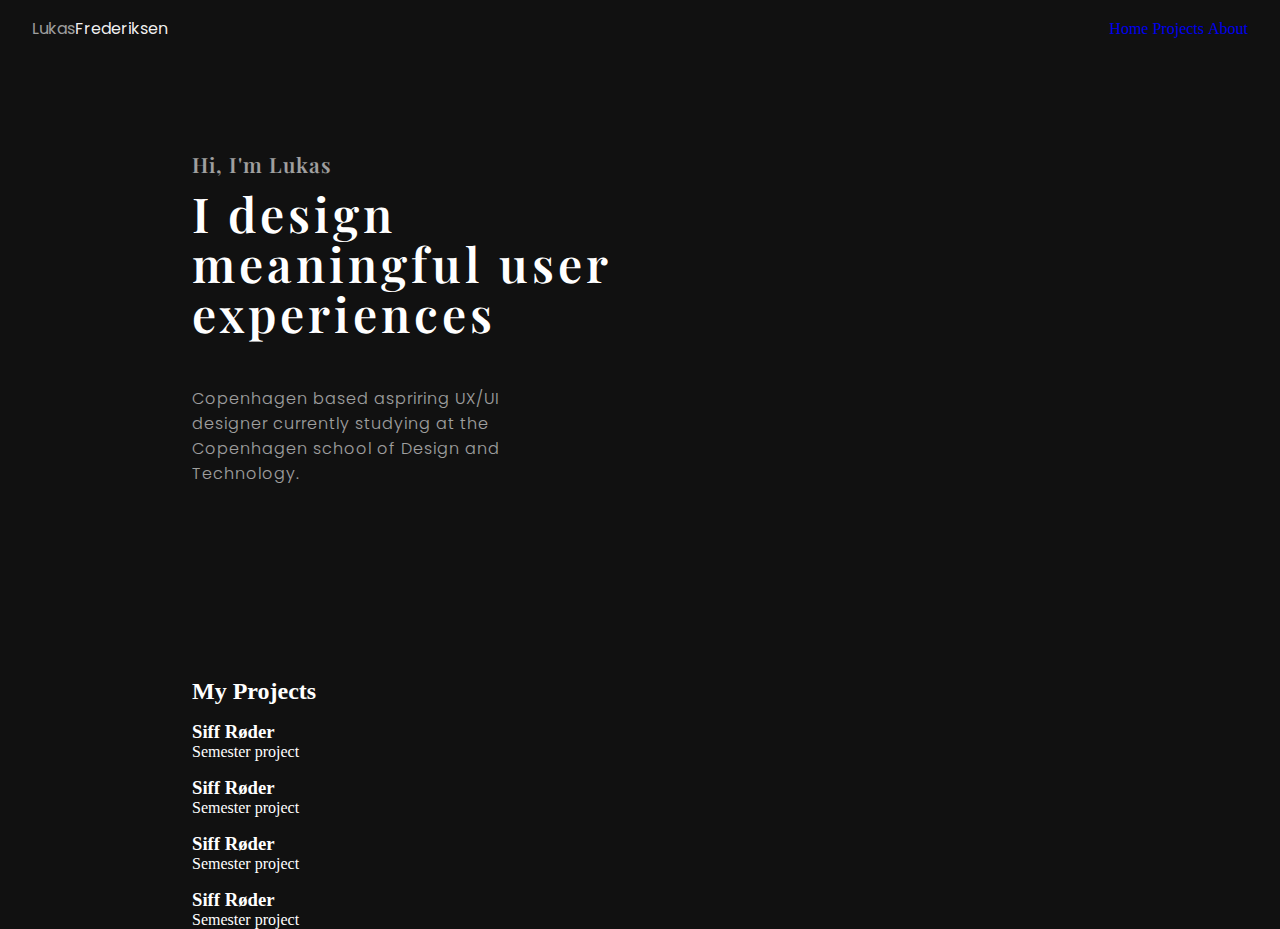
==== index.html @ b019eca6 "Changes to project section" ====
<!DOCTYPE html>
<html lang="en">
  <head>
    <meta charset="UTF-8" />
    <meta http-equiv="X-UA-Compatible" content="IE=edge" />
    <meta name="viewport" content="width=device-width, initial-scale=1.0" />
    <title>Personal Portfolio</title>
    <link rel="stylesheet" href="style.css" />
    <link rel="preconnect" href="https://fonts.googleapis.com" />
    <link rel="preconnect" href="https://fonts.gstatic.com" crossorigin />
    <link
      href="https://fonts.googleapis.com/css2?family=Cinzel&family=Playfair+Display:ital,wght@0,400;0,500;0,600;0,700;0,800;0,900;1,400;1,500;1,600;1,700;1,800;1,900&family=Poppins:ital,wght@0,100;0,200;0,300;0,400;0,500;0,600;0,700;0,800;0,900;1,100;1,200;1,300;1,400;1,500;1,600;1,700;1,800;1,900&display=swap"
      rel="stylesheet"
    />
  </head>

  <body>
    <header>
      <nav>
        <div class="logoWrapper">
          <p class="logo" style="color: rgba(255, 255, 255, 0.603)">
            Lukas<span
              class="logoWhite"
              style="color: rgba(255, 255, 255, 0.95)"
              >Frederiksen</span
            >
          </p>
        </div>

        <div class="menuKnap">
          <div class="openMenu" onclick="toggle()">
            <div class="line"></div>
            <div class="line"></div>
            <div class="line"></div>
          </div>
        </div>
        <div class="menu">
          <div class="closeMenu" onclick="togglec()">X</div>

          <ul class="ul">
            <li class="li1 li"><a href="#">Home</a></li>
            <li class="li2 li"><a href="#">Projects</a></li>
            <li class="li3 li"><a href="#">About</a></li>
          </ul>
        </div>

        <div class="deskTopNav">
          <ul class="desktopUl">
            <li class=""><a href="#">Home</a></li>
            <li class=""><a href="#">Projects</a></li>
            <li class=""><a href="#">About</a></li>
          </ul>
        </div>
      </nav>
    </header>

    <main>
      <h1 class="heading1">
        <span class="headingSmaller">Hi, I'm Lukas</span> <br />
        I design meaningful user experiences
      </h1>

      <p class="heroSubText">
        Copenhagen based aspriring UX/UI designer currently studying at the
        Copenhagen school of Design and Technology.
      </p>

      <section class="projectWrapper">
        <h2>My Projects</h2>

        <div class="projectGrid">
          <div class="singleProject">
            <img src="/images/Group 2.png" alt="" />
            <div class="projectCardWrapper">
              <h3 class="projectCardTitle">Siff Røder</h3>
              <p class="projectCardOverview">Semester project</p>
              <p class="cardDescription"></p>
            </div>
          </div>

          <div class="singleProject">
            <img src="/images/Group 2.png" alt="" />
            <div class="projectCardWrapper">
              <h3 class="projectCardTitle">Siff Røder</h3>
              <p class="projectCardOverview">Semester project</p>
              <p class="cardDescription"></p>
            </div>
          </div>

          <div class="singleProject">
            <img src="/images/Group 2.png" alt="" />
            <div class="projectCardWrapper">
              <h3 class="projectCardTitle">Siff Røder</h3>
              <p class="projectCardOverview">Semester project</p>
              <p class="cardDescription"></p>
            </div>
          </div>

          <div class="singleProject">
            <img src="/images/Group 2.png" alt="" />
            <div class="projectCardWrapper">
              <h3 class="projectCardTitle">Siff Røder</h3>
              <p class="projectCardOverview">Semester project</p>
              <p class="cardDescription"></p>
            </div>
          </div>
        </div>
      </section>
    </main>

    <script src="https://cdnjs.cloudflare.com/ajax/libs/gsap/3.10.4/gsap.min.js"></script>
    <script src="script.js"></script>
  </body>
</html>
---- style.css ----
* {
  box-sizing: border-box;
  margin: 0;
  padding: 0;
}

:root {
  /* Colorschemes */
  --bg-color: #111111;
  --high-emph-text: 87%;
  --medium-emph-text: 60%;
  --text-color: white;

  /* Font variables */

  --large-header: "Playfair Display", serif;
  --small-header: "Poppins", sans-serif;
  --paragraph-text: "Poppins", sans-serif;
}

body {
  color: var(--text-color);
  background-color: var(--bg-color);
  overflow: scroll;
  scroll-behavior: smooth;
}

.logo {
  font-family: "Poppins", sans-serif;
  font-size: 1rem;
}

.line {
  width: 35px;
  height: 3px;
  background-color: white;
  margin: 5px 0;
}

nav {
  padding-inline: 2rem;
  padding-top: 1rem;
  display: flex;
  align-items: center;
  justify-content: space-between;
  position: fixed;
  min-width: 100vw;
  z-index: 9999;
  background-color: var(--bg-color);
  top: 0;
}

ul {
  list-style-type: none;
}

li {
  display: inline;
}

a {
  text-decoration: none;
}

a:visited {
  text-decoration: none;
  color: var(--text-color);
}

.openMenu {
  text-decoration: none;
  color: white;
  right: 100px;
  font-family: "Poppins", sans-serif;
  font-size: 2rem;
  font-weight: 500;
}

.openMenu:hover {
  cursor: pointer;
}

.closeMenu {
  position: absolute;

  text-decoration: none;
  color: white;
  top: 1rem;
  right: 3rem;
  font-family: "Poppins", sans-serif;
  font-size: 2rem;
  font-weight: 500;
  z-index: 99;
}

.closeMenu:hover {
  cursor: pointer;
}

.menu {
  position: absolute;
  top: 0;
  left: 0;
  width: 100%;
  height: 100vh;
  background-color: black;
  transform: translateX(-100%);
}
.menu .button {
  color: white;
}
.ul {
  position: absolute;
  left: 20%;
  display: flex;
  width: 300px;
  justify-content: center;
  align-items: left;
  height: 100vh;
  flex-direction: column;
}

.ul li {
  margin: 20px 0;
  z-index: 2;
}
.ul li a {
  text-decoration: none;
  color: white;
  transition: 2s;
  font-family: "Poppins", sans-serif;
  font-size: 50px;
  text-transform: uppercase;
  font-weight: 500;
  mix-blend-mode: difference;
}

.deskTopNav {
  display: none;
}

/* Hero section */

.heading1 {
  max-width: 15ch;
  margin-inline: 2rem;
  margin-top: 8rem;
  font-family: "Playfair Display", serif;
  font-size: 48px;
  line-height: 50px;
  letter-spacing: 4px;
  font-weight: 600;
}

.headingSmaller {
  font-family: "Playfair Display", serif;
  font-size: 1.3rem;
  opacity: var(--medium-emph-text);
  letter-spacing: 1px;
  line-height: 3rem;
}

.heroSubText {
  max-width: 35ch;
  font-family: "Poppins", serif;
  margin-inline: 2rem;
  margin-top: 3rem;
  opacity: var(--medium-emph-text);
  font-size: 1rem;
  letter-spacing: 1px;
  font-weight: 300;
  margin-bottom: 12rem;
}

/* Desktop query */

.projectWrapper {
  margin-inline: 2rem;
}

.projectGrid {
  display: flex;
  flex-direction: column;
}

.singleProject {
  max-width: 300px;
  display: grid;
  grid-template-columns: 1fr;
  gap: 1rem;
}

.projectGrid img {
  max-width: 85vw;
}

.projectCard {
  filter: drop-shadow(0px 14px 13px #000);
}

@media (min-width: 992px) {
  main {
    margin-inline: 10rem;
  }

  .deskTopNav {
    display: flex;
  }

  .menuKnap {
    display: none;
  }

  .menu {
    display: none;
  }

  .desktopUl {
  }
}
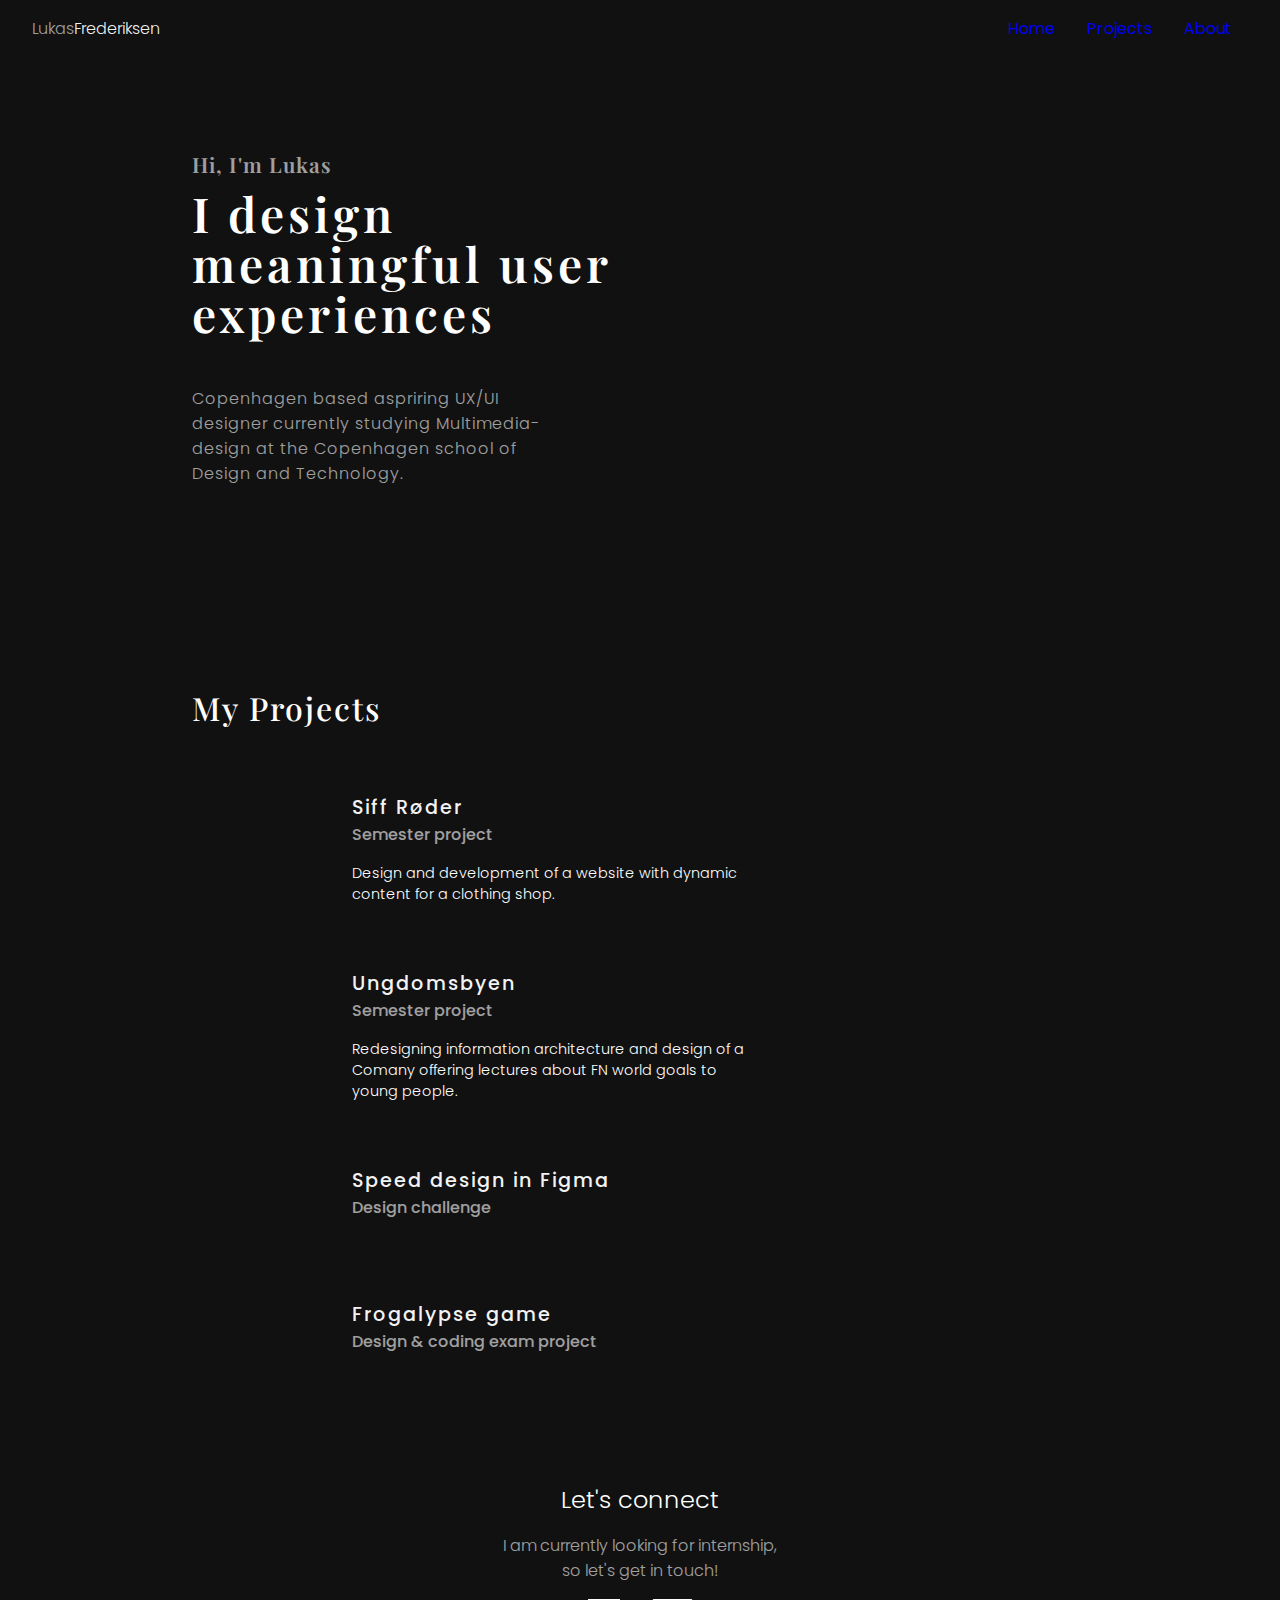
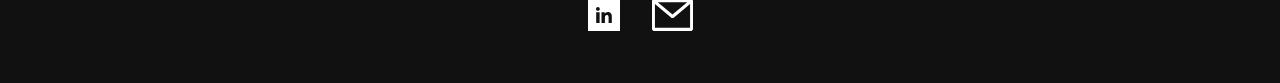
==== commit 33f25f78: "footer section" ====
--- a/index.html
+++ b/index.html
@@ -38,7 +38,7 @@
           <div class="closeMenu" onclick="togglec()">X</div>
 
           <ul class="ul">
-            <li class="li1 li"><a href="#">Home</a></li>
+            <li class="li1 li"><a href="index.html">Home</a></li>
             <li class="li2 li"><a href="#">Projects</a></li>
             <li class="li3 li"><a href="#">About</a></li>
           </ul>
@@ -46,9 +46,9 @@
 
         <div class="deskTopNav">
           <ul class="desktopUl">
-            <li class=""><a href="#">Home</a></li>
-            <li class=""><a href="#">Projects</a></li>
-            <li class=""><a href="#">About</a></li>
+            <li class="deskNavLink"><a href="#">Home</a></li>
+            <li class="deskNavLink"><a href="#">Projects</a></li>
+            <li class="deskNavLink"><a href="#">About</a></li>
           </ul>
         </div>
       </nav>
@@ -61,51 +61,113 @@
       </h1>
 
       <p class="heroSubText">
-        Copenhagen based aspriring UX/UI designer currently studying at the
-        Copenhagen school of Design and Technology.
+        Copenhagen based aspriring UX/UI designer currently studying
+        Multimedia-design at the Copenhagen school of Design and Technology.
       </p>
+
+      <div class="" scrollSection>
+        <div class="scrollDownIcon"></div>
+      </div>
 
       <section class="projectWrapper">
         <h2>My Projects</h2>
 
         <div class="projectGrid">
           <div class="singleProject">
-            <img src="/images/Group 2.png" alt="" />
+            <a class="projectImage" href="siffroder.html">
+              <img src="/images/Group 2.png" alt="" />
+            </a>
             <div class="projectCardWrapper">
               <h3 class="projectCardTitle">Siff Røder</h3>
               <p class="projectCardOverview">Semester project</p>
+              <p class="cardDescription">
+                Design and development of a website with dynamic content for a
+                clothing shop.
+              </p>
+            </div>
+          </div>
+
+          <div class="singleProject">
+            <a class="projectImage" href="ungdomsbyen.html">
+              <img src="/images/Group 2.png" alt="" />
+            </a>
+            <div class="projectCardWrapper">
+              <h3 class="projectCardTitle">Ungdomsbyen</h3>
+              <p class="projectCardOverview">Semester project</p>
+              <p class="cardDescription">
+                Redesigning information architecture and design of a Comany
+                offering lectures about FN world goals to young people.
+              </p>
+            </div>
+          </div>
+
+          <div class="singleProject">
+            <a class="projectImage" href="speeddesign.html">
+              <img src="/images/Group 2.png" alt="" />
+            </a>
+            <div class="projectCardWrapper">
+              <h3 class="projectCardTitle">Speed design in Figma</h3>
+              <p class="projectCardOverview">Design challenge</p>
               <p class="cardDescription"></p>
             </div>
           </div>
 
           <div class="singleProject">
-            <img src="/images/Group 2.png" alt="" />
+            <a class="projectImage" href="frogalypse.html">
+              <img src="/images/Group 2.png" alt="" />
+            </a>
             <div class="projectCardWrapper">
-              <h3 class="projectCardTitle">Siff Røder</h3>
-              <p class="projectCardOverview">Semester project</p>
-              <p class="cardDescription"></p>
-            </div>
-          </div>
-
-          <div class="singleProject">
-            <img src="/images/Group 2.png" alt="" />
-            <div class="projectCardWrapper">
-              <h3 class="projectCardTitle">Siff Røder</h3>
-              <p class="projectCardOverview">Semester project</p>
-              <p class="cardDescription"></p>
-            </div>
-          </div>
-
-          <div class="singleProject">
-            <img src="/images/Group 2.png" alt="" />
-            <div class="projectCardWrapper">
-              <h3 class="projectCardTitle">Siff Røder</h3>
-              <p class="projectCardOverview">Semester project</p>
+              <h3 class="projectCardTitle">Frogalypse game</h3>
+              <p class="projectCardOverview">Design & coding exam project</p>
               <p class="cardDescription"></p>
             </div>
           </div>
         </div>
       </section>
+
+      <footer>
+        <div class="footerWrapper">
+          <p class="footerHeader">Let's connect</p>
+          <p class="footerParagraph">
+            I am currently looking for internship, <br />
+            so let's get in touch!
+          </p>
+          <div class="footerIcons">
+            <a href="">
+              <svg
+                width="32"
+                height="32"
+                viewBox="0 0 32 32"
+                fill="none"
+                xmlns="http://www.w3.org/2000/svg"
+              >
+                <path
+                  fill-rule="evenodd"
+                  clip-rule="evenodd"
+                  d="M0 0H32V32H0V0ZM8.2 13.3V24H11.6V13.3H8.2ZM8 9.9C8 11 8.8 11.8 9.9 11.8C11 11.8 11.8 11 11.8 9.9C11.8 8.8 11 8 9.9 8C8.9 8 8 8.8 8 9.9ZM20.6 24H23.8V17.4C23.8 14.1 21.8 13 19.9 13C18.2 13 17 14.1 16.7 14.8V13.3H13.5V24H16.9V18.3C16.9 16.8 17.9 16 18.9 16C19.9 16 20.6 16.5 20.6 18.2V24Z"
+                  fill="white"
+                />
+              </svg>
+            </a>
+            <a href="mailto:lmf1506@hotmail.com">
+              <svg
+                width="41"
+                height="32"
+                viewBox="0 0 41 32"
+                fill="none"
+                xmlns="http://www.w3.org/2000/svg"
+              >
+                <path
+                  fill-rule="evenodd"
+                  clip-rule="evenodd"
+                  d="M0 1.6L1.46429 0H39.5357L41 1.6V30.4L39.5357 32H1.46429L0 30.4V1.6ZM2.92857 4.912V28.8H38.0714V4.9152L21.4079 18.88H19.6214L2.92857 4.912ZM35.2307 3.2H5.76929L20.5 15.5808L35.2307 3.2Z"
+                  fill="white"
+                />
+              </svg>
+            </a>
+          </div>
+        </div>
+      </footer>
     </main>
 
     <script src="https://cdnjs.cloudflare.com/ajax/libs/gsap/3.10.4/gsap.min.js"></script>
--- a/style.css
+++ b/style.css
@@ -7,7 +7,7 @@
 :root {
   /* Colorschemes */
   --bg-color: #111111;
-  --high-emph-text: 87%;
+  --high-emph-text: 95%;
   --medium-emph-text: 60%;
   --text-color: white;
 
@@ -16,6 +16,11 @@
   --large-header: "Playfair Display", serif;
   --small-header: "Poppins", sans-serif;
   --paragraph-text: "Poppins", sans-serif;
+
+  --large-header-size: 48px;
+  --section-header-size: 32px;
+  --subsection-header-size: 24px;
+  --paragraph-size: 16px;
 }
 
 body {
@@ -31,7 +36,7 @@
 }
 
 .line {
-  width: 35px;
+  width: 30px;
   height: 3px;
   background-color: white;
   margin: 5px 0;
@@ -133,6 +138,24 @@
   text-transform: uppercase;
   font-weight: 500;
   mix-blend-mode: difference;
+  position: relative;
+}
+
+.deskNavLink {
+}
+
+.deskNavLink a::after {
+  top: 65%;
+  height: 2px;
+  width: 0%;
+  left: 5%;
+  background-color: rgba(255, 245, 245, 0.6);
+  transition: 0.5s ease all 0.3s;
+}
+
+.deskNavLink:hover a::after {
+  width: 90%;
+  transition: 0.3s ease all;
 }
 
 .deskTopNav {
@@ -172,12 +195,42 @@
   margin-bottom: 12rem;
 }
 
-/* Desktop query */
+.scrollDownIcon {
+}
 
 .projectWrapper {
   margin-inline: 2rem;
-}
-
+  padding-top: 0.5rem;
+}
+
+.projectWrapper h3 {
+  font-size: 1.2rem;
+  letter-spacing: 2px;
+  opacity: var(--high-emph-text);
+  font-family: "Poppins", sans-serif;
+  font-weight: 500;
+}
+
+.projectCardOverview {
+  padding-bottom: 1rem;
+  font-size: 1rem;
+  opacity: var(--medium-emph-text);
+  font-weight: 500;
+}
+
+h2 {
+  font-family: "Playfair Display", serif;
+  font-size: var(--section-header-size);
+  font-weight: 500;
+  letter-spacing: 2px;
+  padding-bottom: 2rem;
+}
+
+p {
+  font-family: "Poppins", sans-serif;
+  font-weight: 300;
+  font-size: 0.9rem;
+}
 .projectGrid {
   display: flex;
   flex-direction: column;
@@ -188,15 +241,47 @@
   display: grid;
   grid-template-columns: 1fr;
   gap: 1rem;
+  margin-block: 2rem;
 }
 
 .projectGrid img {
   max-width: 85vw;
+  filter: drop-shadow(0px 14px 13px #000);
 }
 
 .projectCard {
   filter: drop-shadow(0px 14px 13px #000);
 }
+
+/* ---------------------------------Footer section ----------------------------------*/
+
+.footerWrapper {
+  display: flex;
+  flex-direction: column;
+  align-items: center;
+  gap: 1rem;
+  margin-top: 5rem;
+  margin-bottom: 3rem;
+}
+
+.footerHeader {
+  font-family: "Poppins", sans-serif;
+  font-size: 1.5rem;
+}
+
+.footerParagraph {
+  text-align: center;
+  font-family: "Poppins", sans-serif;
+  font-size: 1rem;
+  opacity: var(--medium-emph-text);
+}
+
+.footerIcons {
+  display: flex;
+  gap: 2rem;
+}
+
+/* ---------------------------------Desktop query ----------------------------------*/
 
 @media (min-width: 992px) {
   main {
@@ -205,6 +290,8 @@
 
   .deskTopNav {
     display: flex;
+    flex-direction: row;
+    font-family: "Poppins", sans-serif;
   }
 
   .menuKnap {
@@ -214,7 +301,58 @@
   .menu {
     display: none;
   }
-
   .desktopUl {
-  }
-}
+    display: flex;
+    justify-content: space-between;
+  }
+
+  .desktopUl li {
+    display: flex;
+    justify-content: space-between;
+    flex-direction: row;
+    margin-inline: 1rem;
+  }
+
+  .desktopUl li::after {
+    padding-inline: ;
+  }
+
+  .deskNavLink {
+    display: inline-block;
+    position: relative;
+    color: rgb(255, 255, 255);
+  }
+
+  .deskNavLink::after {
+    content: "";
+    position: absolute;
+    width: 100%;
+    transform: scaleX(0);
+    height: 2px;
+    bottom: 0;
+    left: 0;
+    background-color: #ffffff;
+    transform-origin: bottom right;
+    transition: transform 0.25s ease-out;
+  }
+
+  .deskNavLink:hover:after {
+    transform: scaleX(1);
+    transform-origin: bottom left;
+  }
+
+  .singleProject {
+    display: grid;
+    grid-template-columns: 2fr;
+    gap: 10rem;
+    margin-block: 2rem;
+  }
+
+  .projectImage {
+    grid-column: 1;
+  }
+  .projectCardWrapper {
+    grid-column: 2;
+    width: 50ch;
+  }
+}
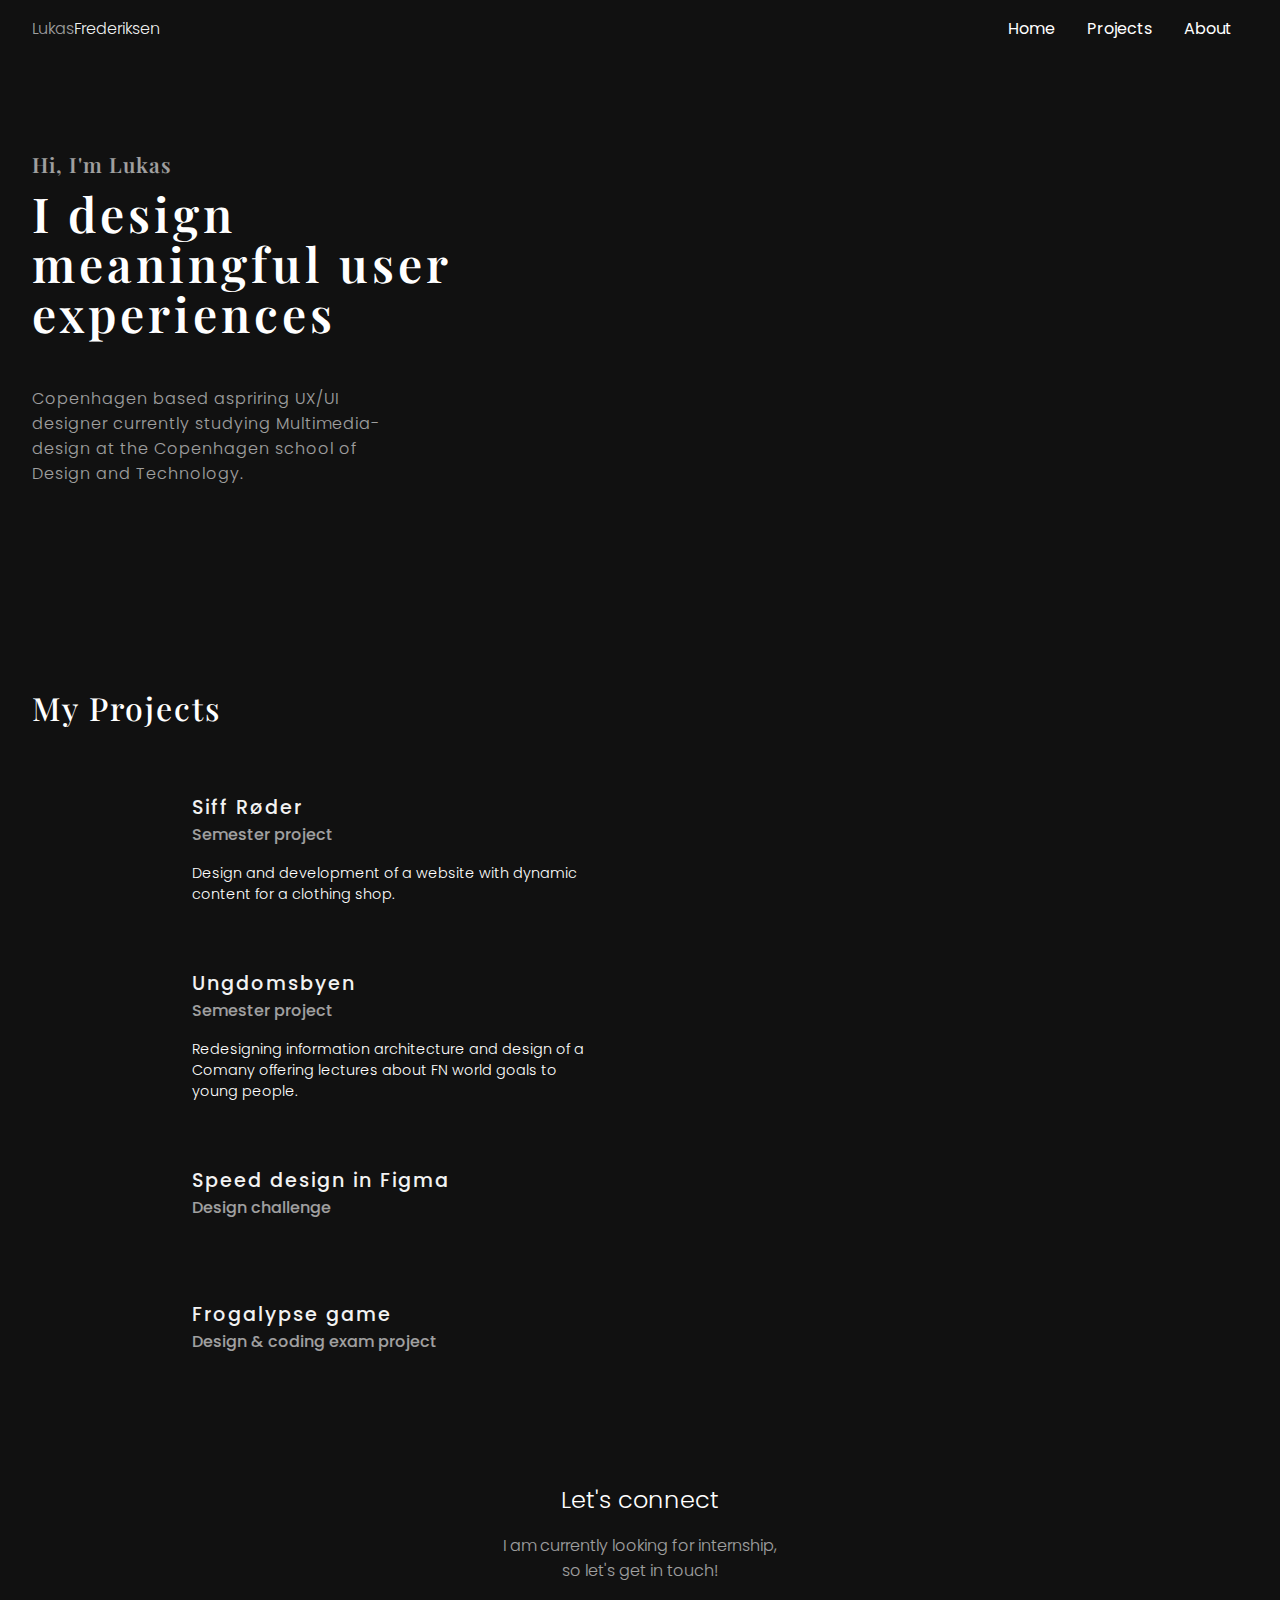
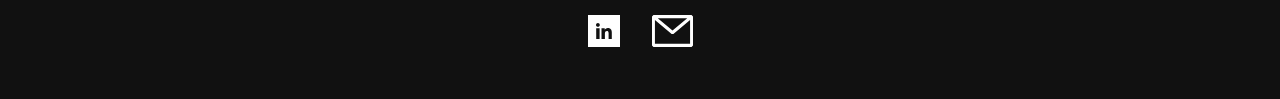
==== commit f2c81395: "single project & content layout" ====
--- a/index.html
+++ b/index.html
@@ -35,7 +35,24 @@
           </div>
         </div>
         <div class="menu">
-          <div class="closeMenu" onclick="togglec()">X</div>
+          <!-- <div class="closeMenu" onclick="togglec()"></div> -->
+
+          <svg
+            class="closeMenu"
+            onclick="togglec()"
+            width="32"
+            height="32"
+            viewBox="0 0 24 24"
+            fill="none"
+            xmlns="http://www.w3.org/2000/svg"
+          >
+            <path
+              d="M20 20L4 4M20 4L4 20"
+              stroke="white"
+              stroke-width="2"
+              stroke-linecap="round"
+            />
+          </svg>
 
           <ul class="ul">
             <li class="li1 li"><a href="index.html">Home</a></li>
--- a/style.css
+++ b/style.css
@@ -253,6 +253,199 @@
   filter: drop-shadow(0px 14px 13px #000);
 }
 
+/* ---------------------------------single project section ----------------------------------*/
+
+.headerCenterWrapper {
+  display: flex;
+  justify-content: center;
+}
+.singleProjectHeader {
+  margin-top: 8rem;
+  display: flex;
+  justify-content: center;
+  flex-direction: column;
+}
+
+.singleProjectHeader h1 {
+  font-family: "Playfair Display", serif;
+  font-size: 48px;
+  line-height: 50px;
+  letter-spacing: 4px;
+  font-weight: 600;
+  text-align: center;
+}
+
+.singleProjectSubHeader {
+  max-width: 40ch;
+  font-family: "Poppins", serif;
+  text-align: center;
+  margin-top: 3rem;
+  opacity: var(--medium-emph-text);
+  font-size: 1rem;
+  letter-spacing: 1px;
+  font-weight: 300;
+  margin-bottom: 6rem;
+}
+
+.heroSectionSingleProject {
+  height: 40vh;
+
+  background-color: #7e8c73;
+  display: flex;
+  justify-content: center;
+  align-items: center;
+}
+
+.heroSectionSingleProject img {
+  height: 40vh;
+}
+
+.projectIntroWrapper {
+  display: flex;
+  flex-direction: column;
+}
+
+.projectOverviewWrapper {
+  margin-inline: 2rem;
+  margin-bottom: 4rem;
+}
+
+.projectOverviewWrapper h2 {
+  font-family: "Playfair Display", serif;
+  font-size: var(--section-header-size);
+  font-weight: 500;
+  letter-spacing: 2px;
+  padding-bottom: 2rem;
+  margin-top: 4rem;
+}
+
+.projectRecap {
+  display: grid;
+  grid-template-columns: 1fr 1fr;
+  grid-template-rows: 1fr 1fr;
+  grid-column-gap: 100px;
+  margin-inline: 2rem;
+}
+
+.projectRecap > p {
+  font-family: "Poppins", serif;
+  opacity: var(--medium-emph-text);
+  font-size: 1rem;
+  letter-spacing: 1px;
+  font-weight: 300;
+}
+
+.durationWrapper > p {
+  font-family: "Poppins", serif;
+  opacity: var(--medium-emph-text);
+  font-size: 0.875rem;
+  letter-spacing: 1px;
+  font-weight: 300;
+}
+
+.roleWrapper > p {
+  font-family: "Poppins", serif;
+  opacity: var(--medium-emph-text);
+  font-size: 0.875rem;
+  letter-spacing: 1px;
+  font-weight: 300;
+  padding-block: 5px;
+}
+
+.toolsWrapper > p {
+  font-family: "Poppins", serif;
+  opacity: var(--medium-emph-text);
+  font-size: 0.875rem;
+  letter-spacing: 1px;
+  font-weight: 300;
+  padding-block: 5px;
+}
+
+.durationWrapper {
+  grid-column: 1;
+  grid-row: 1;
+}
+
+.toolsWrapper {
+  grid-column: 2;
+  grid-row: span 2;
+}
+
+.roleWrapper {
+  margin-top: -1rem;
+  grid-column: 1;
+  grid-row: 2;
+}
+
+h4 {
+  font-family: "Poppins", serif;
+  opacity: var(--high-emph-text);
+  font-size: 1rem;
+  letter-spacing: 1px;
+  font-weight: 500;
+  padding-bottom: 1rem;
+}
+
+.theChallengeWrapper h2 {
+  font-family: "Playfair Display", serif;
+  font-size: var(--section-header-size);
+  font-weight: 500;
+  letter-spacing: 2px;
+  padding-bottom: 2rem;
+  margin-top: 5rem;
+}
+
+.theChallengeWrapper {
+  display: flex;
+  flex-direction: column;
+  margin-inline: 2rem;
+}
+
+.coreChallengeWrapper {
+  margin-inline: 2rem;
+  margin-top: 5rem;
+}
+
+.coreChallengeWrapper p {
+  padding-block: 0.5rem;
+}
+
+.coreChallengeWrapper span {
+  font-size: 2rem;
+  text-align: end;
+  padding-right: 1rem;
+  padding-block: 10rem;
+}
+
+/* ------------------------------------Process section------------------------------ */
+
+.procesSection {
+  margin-inline: 2rem;
+  margin-top: 5rem;
+}
+.numberFlexWrap {
+  top: -2rem;
+  left: 3rem;
+}
+
+.textWrap span {
+  font-size: 2rem;
+  font-family: "Poppins", sans-serif;
+}
+
+.numberFlexWrap {
+  position: absolute;
+  /* transform: translateX(5rem);
+  transform: translateY(1rem); */
+  position: relative;
+  display: flex;
+  flex-direction: column;
+}
+
+.textWrap p {
+  font-size: 0.875 rem;
+  max-width: 35ch;
+}
 /* ---------------------------------Footer section ----------------------------------*/
 
 .footerWrapper {
@@ -279,13 +472,14 @@
 .footerIcons {
   display: flex;
   gap: 2rem;
+  margin-top: 1rem;
 }
 
 /* ---------------------------------Desktop query ----------------------------------*/
 
 @media (min-width: 992px) {
   main {
-    margin-inline: 10rem;
+    /* margin-inline: 10rem; */
   }
 
   .deskTopNav {
@@ -341,6 +535,10 @@
     transform-origin: bottom left;
   }
 
+  .deskNavLink a {
+    color: white;
+  }
+
   .singleProject {
     display: grid;
     grid-template-columns: 2fr;
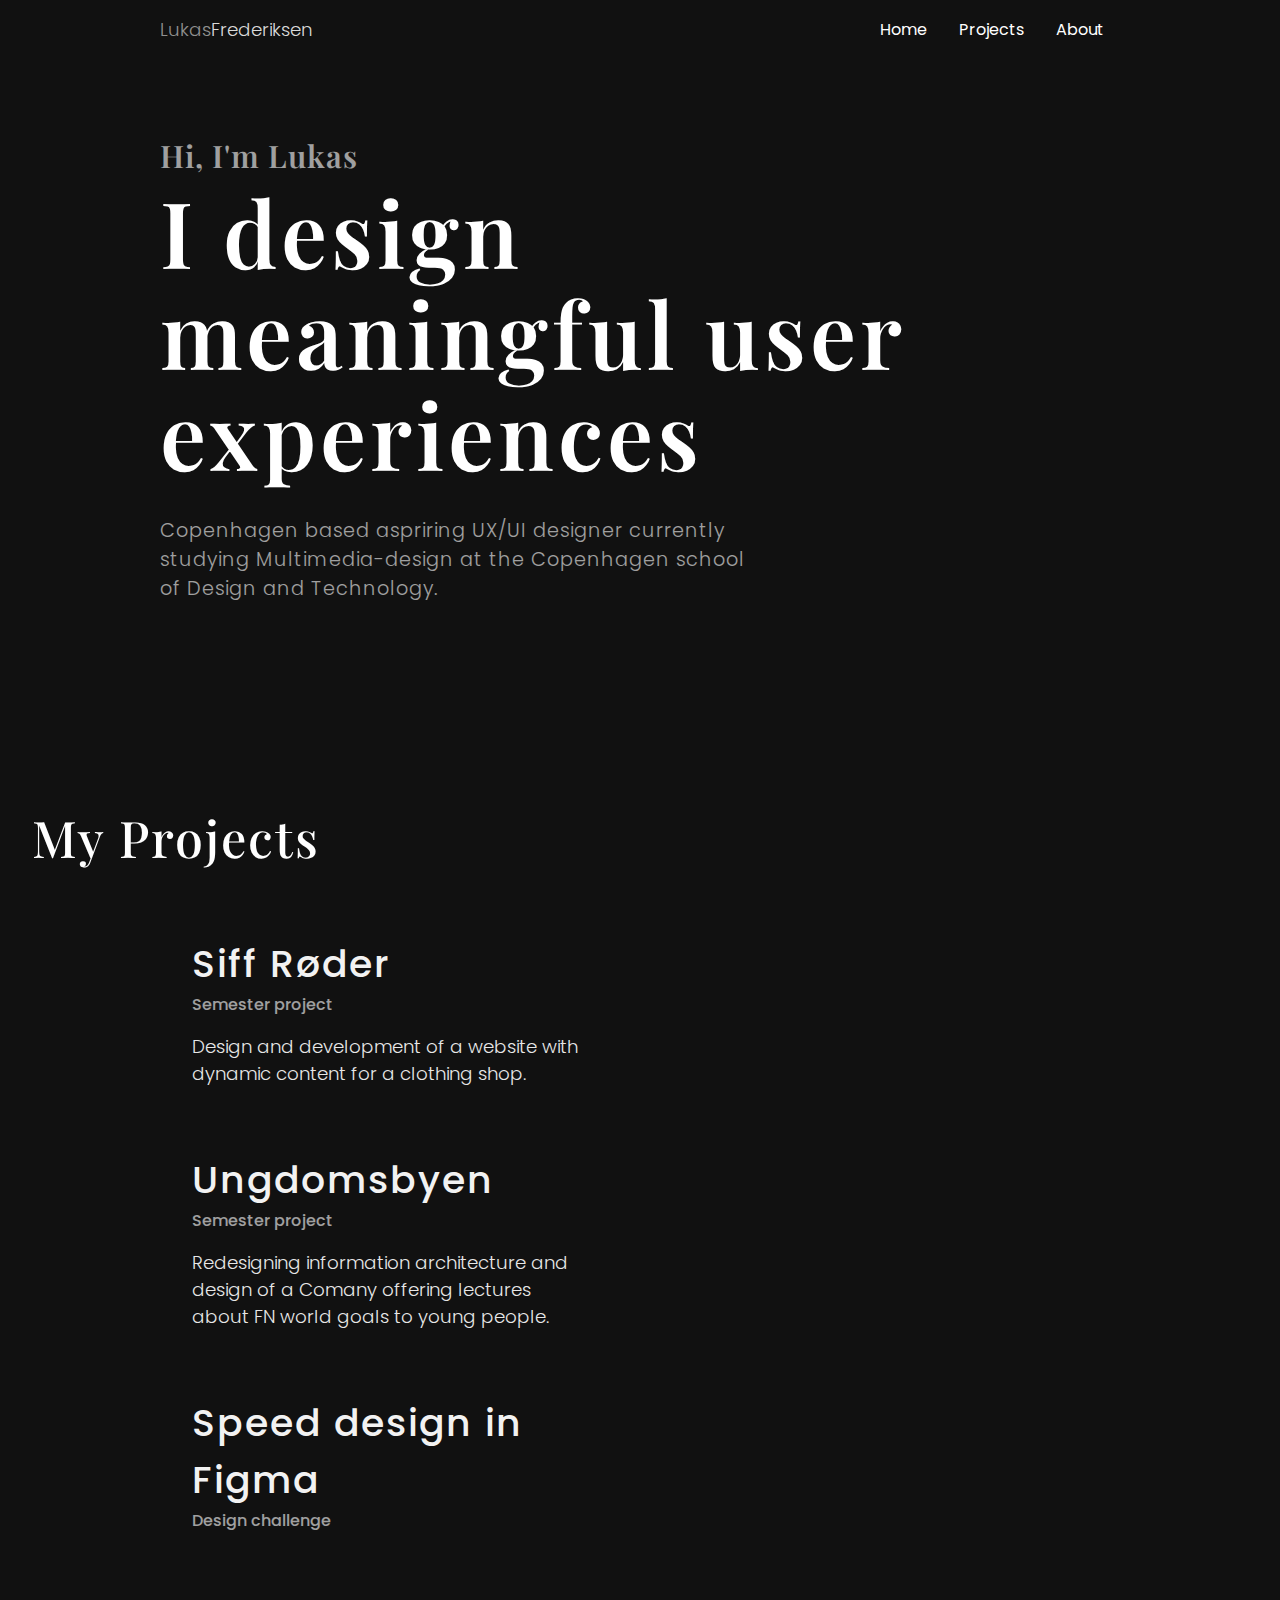
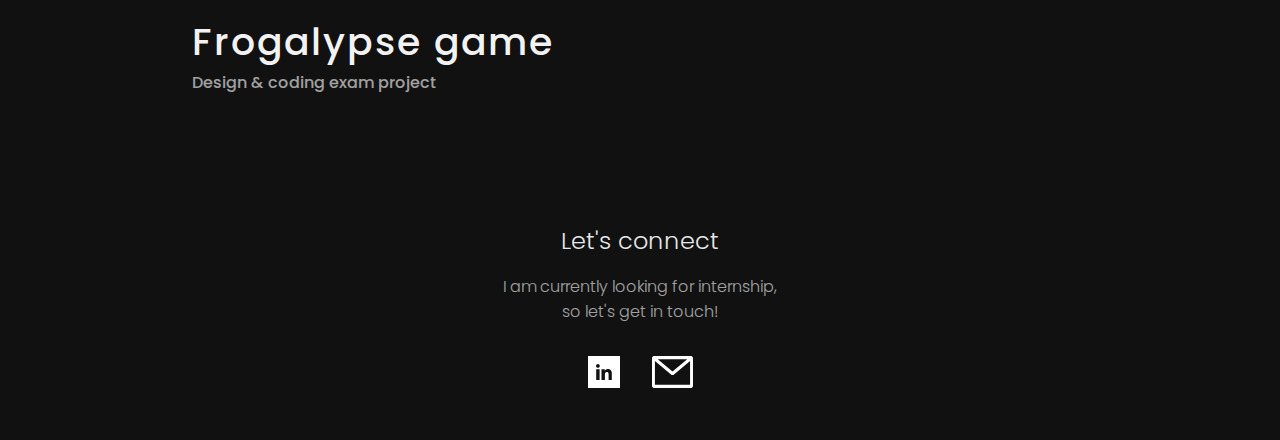
==== commit 9d82d27e: "css variable updates" ====
--- a/index.html
+++ b/index.html
@@ -72,20 +72,21 @@
     </header>
 
     <main>
-      <h1 class="heading1">
-        <span class="headingSmaller">Hi, I'm Lukas</span> <br />
-        I design meaningful user experiences
-      </h1>
+      <div class="frontHeroContainer">
+        <h1 class="heading1">
+          <span class="headingSmaller">Hi, I'm Lukas</span> <br />
+          I design meaningful user experiences
+        </h1>
 
-      <p class="heroSubText">
-        Copenhagen based aspriring UX/UI designer currently studying
-        Multimedia-design at the Copenhagen school of Design and Technology.
-      </p>
+        <p class="heroSubText">
+          Copenhagen based aspriring UX/UI designer currently studying
+          Multimedia-design at the Copenhagen school of Design and Technology.
+        </p>
 
-      <div class="" scrollSection>
-        <div class="scrollDownIcon"></div>
+        <div class="" scrollSection>
+          <div class="scrollDownIcon"></div>
+        </div>
       </div>
-
       <section class="projectWrapper">
         <h2>My Projects</h2>
 
--- a/style.css
+++ b/style.css
@@ -8,19 +8,30 @@
   /* Colorschemes */
   --bg-color: #111111;
   --high-emph-text: 95%;
+  --subheader-text: 90%;
   --medium-emph-text: 60%;
   --text-color: white;
 
   /* Font variables */
 
   --large-header: "Playfair Display", serif;
+
   --small-header: "Poppins", sans-serif;
   --paragraph-text: "Poppins", sans-serif;
 
-  --large-header-size: 48px;
-  --section-header-size: 32px;
-  --subsection-header-size: 24px;
-  --paragraph-size: 16px;
+  --large-header-size: clamp(3rem, 1.6942rem + 5.0465vw, 5.75rem);
+  --heading-smaller: clamp(1.725rem, 0.8845rem + 1.296vw, 2rem);;
+  --section-header-size: clamp(2.3rem, 1.4502rem + 2.1248vw, 4rem);
+  --subsection-header-size: clamp(1.5rem, 1.0876rem + 1.5936vw, 2.5rem);
+  --h1-subtext: clamp(1rem, 0.7251rem + 1.0624vw, 1.2rem);
+  --paragraph-size: clamp(1rem, 0.9313rem + 0.2656vw, 1.25rem);
+  --navbar-size: clamp(1rem, 0.9313rem + 0.2656vw, 1.25rem);
+
+  /* Layout */
+
+  --mobile-margin: 2rem;
+  --tablet-margin: 5rem;
+  --desktop-margin: 10rem;
 }
 
 body {
@@ -32,7 +43,7 @@
 
 .logo {
   font-family: "Poppins", sans-serif;
-  font-size: 1rem;
+  font-size: var(--navbar-size);
 }
 
 .line {
@@ -43,8 +54,8 @@
 }
 
 nav {
-  padding-inline: 2rem;
-  padding-top: 1rem;
+  padding-inline: var(--mobile-margin);
+  padding-block: 1rem;
   display: flex;
   align-items: center;
   justify-content: space-between;
@@ -54,7 +65,9 @@
   background-color: var(--bg-color);
   top: 0;
 }
-
+.menuKnap {
+  padding-right: 1rem;
+}
 ul {
   list-style-type: none;
 }
@@ -166,18 +179,18 @@
 
 .heading1 {
   max-width: 15ch;
-  margin-inline: 2rem;
-  margin-top: 8rem;
+
+  margin-top: 5rem;
   font-family: "Playfair Display", serif;
-  font-size: 48px;
-  line-height: 50px;
+  font-size: var(--large-header-size);
+  line-height: 110%;
   letter-spacing: 4px;
   font-weight: 600;
 }
 
 .headingSmaller {
   font-family: "Playfair Display", serif;
-  font-size: 1.3rem;
+  font-size: var(--heading-smaller);
   opacity: var(--medium-emph-text);
   letter-spacing: 1px;
   line-height: 3rem;
@@ -186,10 +199,10 @@
 .heroSubText {
   max-width: 35ch;
   font-family: "Poppins", serif;
-  margin-inline: 2rem;
-  margin-top: 3rem;
-  opacity: var(--medium-emph-text);
-  font-size: 1rem;
+  
+  margin-top: 1rem;
+  opacity: var(--medium-emph-text);
+  font-size: var(--h1-subtext);
   letter-spacing: 1px;
   font-weight: 300;
   margin-bottom: 12rem;
@@ -204,11 +217,12 @@
 }
 
 .projectWrapper h3 {
-  font-size: 1.2rem;
+  font-size: var(--subsection-header-size);
   letter-spacing: 2px;
   opacity: var(--high-emph-text);
   font-family: "Poppins", sans-serif;
   font-weight: 500;
+  line-height: rem;
 }
 
 .projectCardOverview {
@@ -229,7 +243,8 @@
 p {
   font-family: "Poppins", sans-serif;
   font-weight: 300;
-  font-size: 0.9rem;
+  font-size: var(--paragraph-size);
+  opacity: var(--subheader-text);
 }
 .projectGrid {
   display: flex;
@@ -258,6 +273,7 @@
 .headerCenterWrapper {
   display: flex;
   justify-content: center;
+  margin-inline: 2rem;
 }
 .singleProjectHeader {
   margin-top: 8rem;
@@ -268,7 +284,7 @@
 
 .singleProjectHeader h1 {
   font-family: "Playfair Display", serif;
-  font-size: 48px;
+  font-size: 4rem;
   line-height: 50px;
   letter-spacing: 4px;
   font-weight: 600;
@@ -289,6 +305,7 @@
 
 .heroSectionSingleProject {
   height: 40vh;
+  overflow: hidden;
 
   background-color: #7e8c73;
   display: flex;
@@ -297,20 +314,28 @@
 }
 
 .heroSectionSingleProject img {
-  height: 40vh;
-}
-
+  width: 100%;
+  max-width: 1000px;
+}
+
+
+
+.gridContainer {
+    display: grid;
+  grid-template-columns: 1fr;
+}
+
+.projectOverviewWrapper {
+
+  margin-bottom: 4rem;
+  max-width: 60ch;
+}
 .projectIntroWrapper {
-  display: flex;
-  flex-direction: column;
-}
-
-.projectOverviewWrapper {
-  margin-inline: 2rem;
-  margin-bottom: 4rem;
-}
-
-.projectOverviewWrapper h2 {
+  margin-inline: var(--mobile-margin);
+}
+
+
+.projectIntroWrapper h2 {
   font-family: "Playfair Display", serif;
   font-size: var(--section-header-size);
   font-weight: 500;
@@ -323,8 +348,8 @@
   display: grid;
   grid-template-columns: 1fr 1fr;
   grid-template-rows: 1fr 1fr;
-  grid-column-gap: 100px;
-  margin-inline: 2rem;
+  
+  
 }
 
 .projectRecap > p {
@@ -338,15 +363,17 @@
 .durationWrapper > p {
   font-family: "Poppins", serif;
   opacity: var(--medium-emph-text);
-  font-size: 0.875rem;
+
   letter-spacing: 1px;
   font-weight: 300;
 }
 
+
+
 .roleWrapper > p {
   font-family: "Poppins", serif;
   opacity: var(--medium-emph-text);
-  font-size: 0.875rem;
+
   letter-spacing: 1px;
   font-weight: 300;
   padding-block: 5px;
@@ -355,7 +382,7 @@
 .toolsWrapper > p {
   font-family: "Poppins", serif;
   opacity: var(--medium-emph-text);
-  font-size: 0.875rem;
+ 
   letter-spacing: 1px;
   font-weight: 300;
   padding-block: 5px;
@@ -372,7 +399,7 @@
 }
 
 .roleWrapper {
-  margin-top: -1rem;
+  margin-top: -2rem;
   grid-column: 1;
   grid-row: 2;
 }
@@ -399,35 +426,64 @@
   display: flex;
   flex-direction: column;
   margin-inline: 2rem;
+  max-width: 60ch;
 }
 
 .coreChallengeWrapper {
   margin-inline: 2rem;
   margin-top: 5rem;
+  display: flex;
+  flex-direction: column;
+  justify-content: space-between;
+}
+
+.challengeNumberFlexbox {
+  display: flex;
+  align-items: first baseline;
 }
 
 .coreChallengeWrapper p {
   padding-block: 0.5rem;
+  font-size: 0.875rem;
 }
 
 .coreChallengeWrapper span {
   font-size: 2rem;
   text-align: end;
   padding-right: 1rem;
-  padding-block: 10rem;
+  font-family: "Poppins", sans-serif;
+  padding-bottom: 2rem;
 }
 
 /* ------------------------------------Process section------------------------------ */
 
 .procesSection {
-  margin-inline: 2rem;
+  overflow: hidden;
+}
+
+.procesSection p {
+  max-width: 45ch;
+}
+
+.processGroupWrapper {
+  margin-left: 2rem;
+}
+.procesIntro {
+  margin-bottom: 4rem;
+  margin-left: 2rem;
   margin-top: 5rem;
 }
+
 .numberFlexWrap {
   top: -2rem;
-  left: 3rem;
-}
-
+  left: 4rem;
+  overflow: hidden;
+}
+
+.numberFlexWrap p {
+  font-family: "Poppins", sans-serif;
+  opacity: var(--medium-emph-text);
+}
 .textWrap span {
   font-size: 2rem;
   font-family: "Poppins", sans-serif;
@@ -440,12 +496,40 @@
   position: relative;
   display: flex;
   flex-direction: column;
+  max-width: 30ch;
 }
 
 .textWrap p {
-  font-size: 0.875 rem;
-  max-width: 35ch;
-}
+  font-size: var(--paragraph-size)
+  max-width: 50ch;
+}
+
+.gridWrap {
+  display: flex;
+  justify-content: center;
+}
+.solutionImageWrapper {
+  display: grid;
+  grid-template-columns: 1fr;
+}
+
+.solutionImageWrapper img {
+  width: 100%;
+  max-width: 500px;
+  height: auto;
+  padding-block: 0.5rem;
+}
+
+.solutionSection {
+  margin-inline: 2rem;
+  margin-block: 4rem;
+  max-width: 60ch;
+}
+
+.intro {
+  padding-bottom: 2rem;
+}
+
 /* ---------------------------------Footer section ----------------------------------*/
 
 .footerWrapper {
@@ -475,6 +559,60 @@
   margin-top: 1rem;
 }
 
+
+/* ---------------------------------tablet query---------------------------- */
+@media (min-width: 810px) {
+
+
+  nav {
+    padding-inline: var(--tablet-margin);
+  }
+  .frontHeroContainer {
+    margin-inline: var(--tablet-margin);
+  }
+  .singleProjectSubHeader {
+    max-width: 65ch;
+  }
+
+  .projectIntroWrapper {
+    margin-inline: var(--tablet-margin);
+  }
+
+
+
+  .theChallengeWrapper {
+    margin-inline: var(--tablet-margin);
+  }
+
+  .coreChallengeWrapper {
+    margin-inline: var(--tablet-margin);
+  }
+
+  .processWrapper {
+    display: flex;
+    flex-wrap: wrap;
+    justify-content: center;
+  }
+
+  .procesIntro {
+    margin-inline: var(--tablet-margin);
+  }
+
+  .processGroupWrapper {
+    margin-inline: var(--tablet-margin);
+    flex: 2 0 25%;
+  }
+
+  .processCenterwrap {
+    display: flex;
+    justify-content: center;
+  }
+
+  .processWrapper > * {
+    max-width: 50ch;
+  }
+}
+
 /* ---------------------------------Desktop query ----------------------------------*/
 
 @media (min-width: 992px) {
@@ -482,6 +620,9 @@
     /* margin-inline: 10rem; */
   }
 
+  nav {
+    padding-inline: var(--desktop-margin);
+  }
   .deskTopNav {
     display: flex;
     flex-direction: row;
@@ -539,6 +680,16 @@
     color: white;
   }
 
+
+   .frontHeroContainer {
+    margin-inline: var(--desktop-margin);
+  }
+  
+  .heroSubText {
+    max-width: 50ch;
+    margin-top: 2rem;
+  }
+
   .singleProject {
     display: grid;
     grid-template-columns: 2fr;
@@ -553,4 +704,42 @@
     grid-column: 2;
     width: 50ch;
   }
-}
+
+  .projectIntroWrapper {
+    margin-inline: var(--desktop-margin);
+  }
+
+  .projectRecap  {
+    
+  }
+
+
+
+
+
+}
+
+@media (min-width: 1400px) {
+
+
+nav {
+    padding-inline: var(--desktop-margin);
+  }
+
+
+
+
+.projectIntroWrapper {
+  grid-template-columns: 2fr 1fr;
+  margin-inline: var(--desktop-margin);
+}
+
+.projectOverviewWrapper {
+grid-column: 1;}
+
+.projectRecap {
+  grid-column: 2
+  ;
+}
+
+}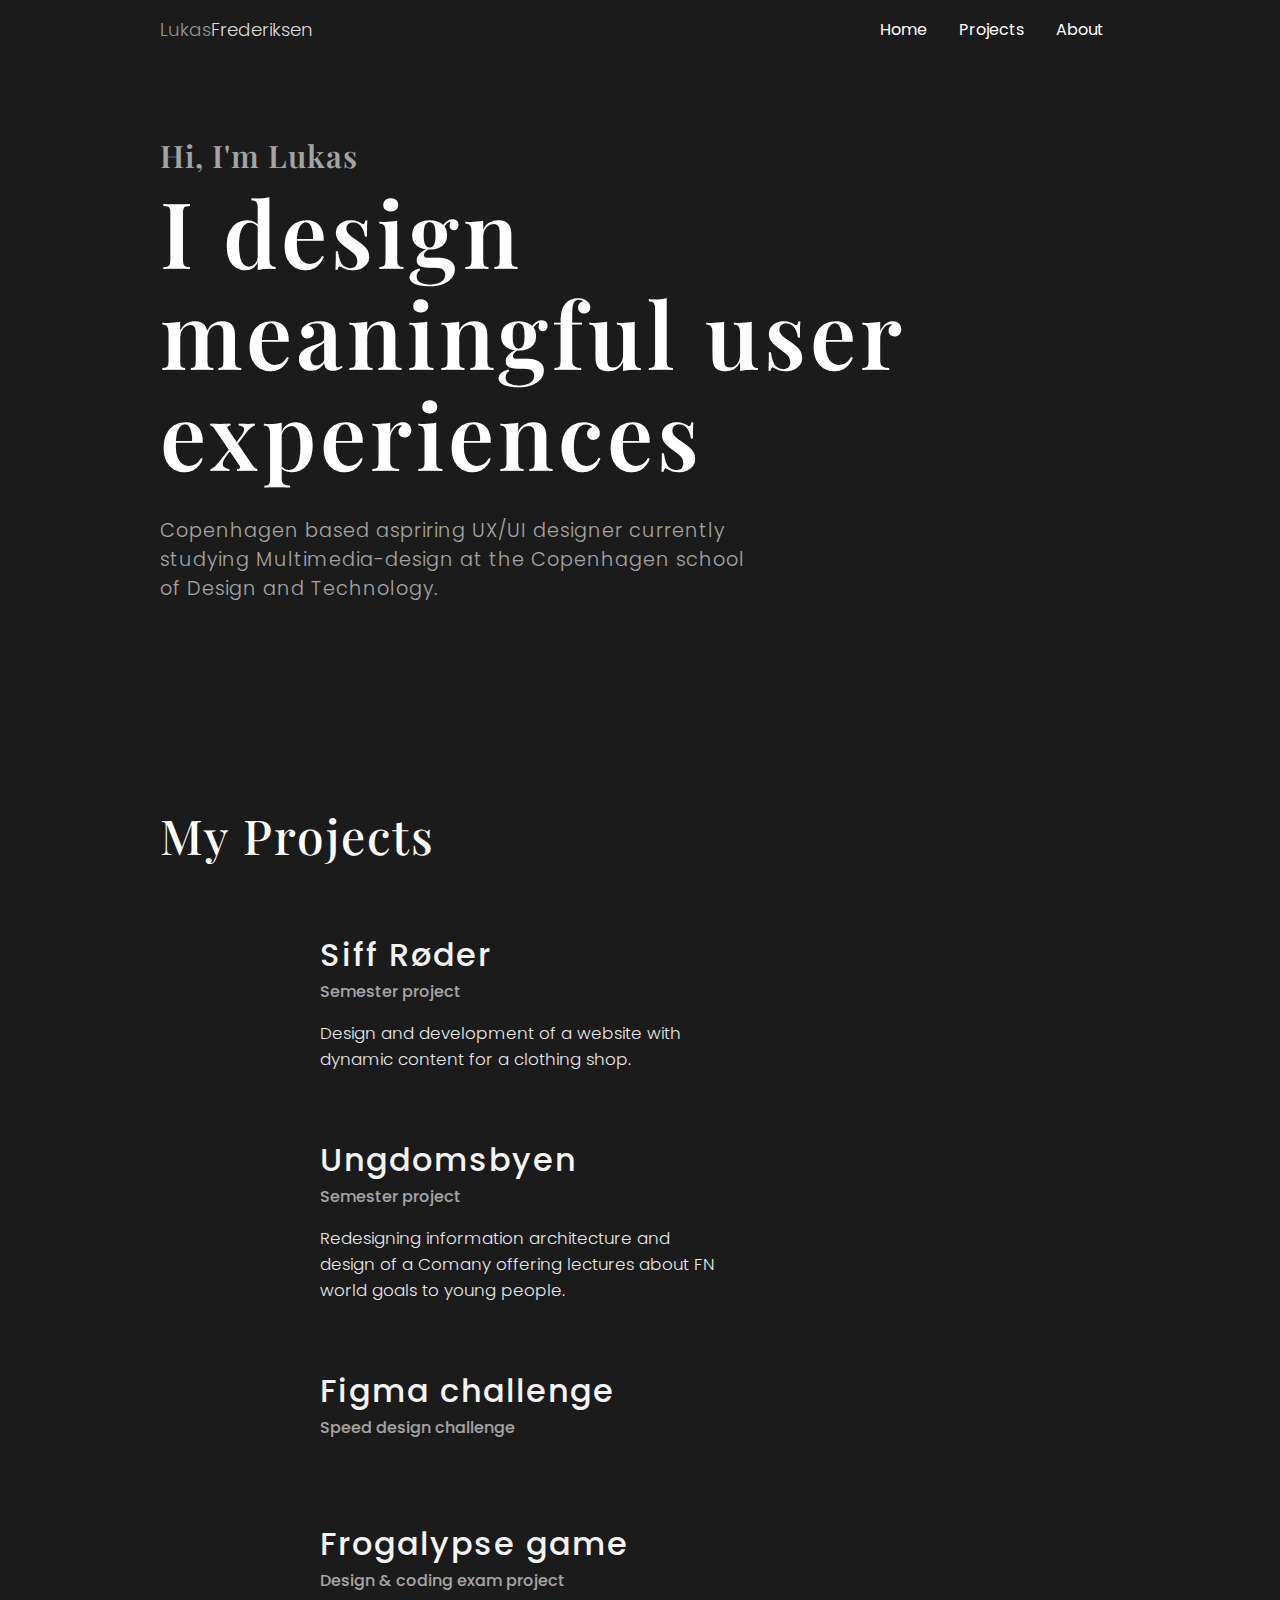
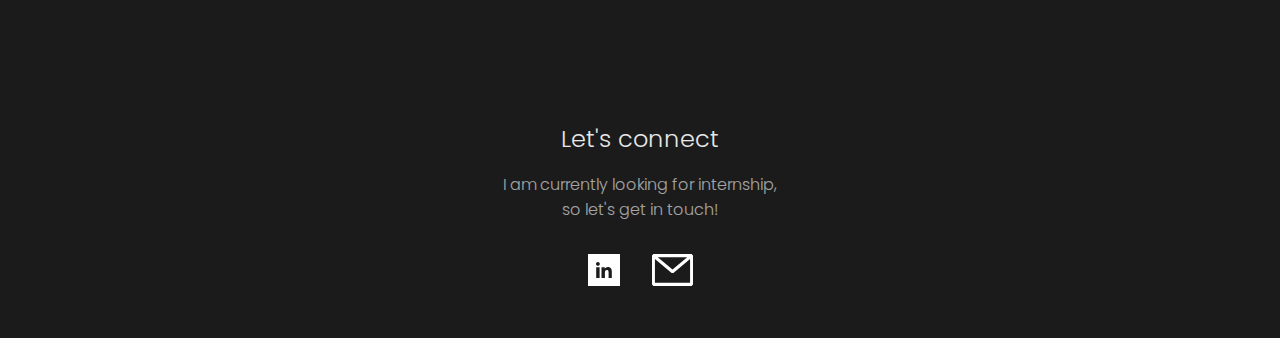
==== commit ed1c7636: "fixed alot" ====
--- a/index.html
+++ b/index.html
@@ -64,7 +64,7 @@
         <div class="deskTopNav">
           <ul class="desktopUl">
             <li class="deskNavLink"><a href="#">Home</a></li>
-            <li class="deskNavLink"><a href="#">Projects</a></li>
+            <li class="deskNavLink"><a href="#projectsSection">Projects</a></li>
             <li class="deskNavLink"><a href="#">About</a></li>
           </ul>
         </div>
@@ -90,10 +90,10 @@
       <section class="projectWrapper">
         <h2>My Projects</h2>
 
-        <div class="projectGrid">
+        <div class="projectGrid" id="projectsSection">
           <div class="singleProject">
             <a class="projectImage" href="siffroder.html">
-              <img src="/images/Group 2.png" alt="" />
+              <img src="/images/siffRoder.jpg" alt="" />
             </a>
             <div class="projectCardWrapper">
               <h3 class="projectCardTitle">Siff Røder</h3>
@@ -107,7 +107,11 @@
 
           <div class="singleProject">
             <a class="projectImage" href="ungdomsbyen.html">
-              <img src="/images/Group 2.png" alt="" />
+              <img
+                src="/images/ungdomsbyen.png
+              "
+                alt=""
+              />
             </a>
             <div class="projectCardWrapper">
               <h3 class="projectCardTitle">Ungdomsbyen</h3>
@@ -121,18 +125,18 @@
 
           <div class="singleProject">
             <a class="projectImage" href="speeddesign.html">
-              <img src="/images/Group 2.png" alt="" />
+              <img src="/images/moon.png" alt="" />
             </a>
             <div class="projectCardWrapper">
-              <h3 class="projectCardTitle">Speed design in Figma</h3>
-              <p class="projectCardOverview">Design challenge</p>
+              <h3 class="projectCardTitle">Figma challenge</h3>
+              <p class="projectCardOverview">Speed design challenge</p>
               <p class="cardDescription"></p>
             </div>
           </div>
 
           <div class="singleProject">
             <a class="projectImage" href="frogalypse.html">
-              <img src="/images/Group 2.png" alt="" />
+              <img src="/images/frogalypse.png" alt="" />
             </a>
             <div class="projectCardWrapper">
               <h3 class="projectCardTitle">Frogalypse game</h3>
--- a/style.css
+++ b/style.css
@@ -6,7 +6,7 @@
 
 :root {
   /* Colorschemes */
-  --bg-color: #111111;
+  --bg-color: #1b1b1b;
   --high-emph-text: 95%;
   --subheader-text: 90%;
   --medium-emph-text: 60%;
@@ -21,10 +21,10 @@
 
   --large-header-size: clamp(3rem, 1.6942rem + 5.0465vw, 5.75rem);
   --heading-smaller: clamp(1.725rem, 0.8845rem + 1.296vw, 2rem);;
-  --section-header-size: clamp(2.3rem, 1.4502rem + 2.1248vw, 4rem);
-  --subsection-header-size: clamp(1.5rem, 1.0876rem + 1.5936vw, 2.5rem);
+  --section-header-size: clamp(2.3rem, 1.4502rem + 2.1248vw, 3rem);
+  --subsection-header-size: clamp(1.5rem, 1.0876rem + 1.1936vw, 2rem);
   --h1-subtext: clamp(1rem, 0.7251rem + 1.0624vw, 1.2rem);
-  --paragraph-size: clamp(1rem, 0.9313rem + 0.2656vw, 1.25rem);
+  --paragraph-size: clamp(1rem, 0.9313rem + 0.2256vw, 1.05rem);
   --navbar-size: clamp(1rem, 0.9313rem + 0.2656vw, 1.25rem);
 
   /* Layout */
@@ -39,6 +39,7 @@
   background-color: var(--bg-color);
   overflow: scroll;
   scroll-behavior: smooth;
+
 }
 
 .logo {
@@ -60,7 +61,7 @@
   align-items: center;
   justify-content: space-between;
   position: fixed;
-  min-width: 100vw;
+  width: 100vw;
   z-index: 9999;
   background-color: var(--bg-color);
   top: 0;
@@ -260,7 +261,7 @@
 }
 
 .projectGrid img {
-  max-width: 85vw;
+  /* width: 85vw; */
   filter: drop-shadow(0px 14px 13px #000);
 }
 
@@ -280,6 +281,10 @@
   display: flex;
   justify-content: center;
   flex-direction: column;
+}
+
+.singleProject img {
+  max-width: 380px;
 }
 
 .singleProjectHeader h1 {
@@ -300,13 +305,13 @@
   font-size: 1rem;
   letter-spacing: 1px;
   font-weight: 300;
-  margin-bottom: 6rem;
+  margin-bottom: 5rem;
 }
 
 .heroSectionSingleProject {
-  height: 40vh;
+  height: 40%;
   overflow: hidden;
-
+width: 100%;
   background-color: #7e8c73;
   display: flex;
   justify-content: center;
@@ -315,14 +320,14 @@
 
 .heroSectionSingleProject img {
   width: 100%;
-  max-width: 1000px;
+  max-width: 500px;
 }
 
 
 
 .gridContainer {
     display: grid;
-  grid-template-columns: 1fr;
+grid-template-columns: 1fr ;
 }
 
 .projectOverviewWrapper {
@@ -423,14 +428,12 @@
 }
 
 .theChallengeWrapper {
-  display: flex;
-  flex-direction: column;
-  margin-inline: 2rem;
+ 
   max-width: 60ch;
 }
 
 .coreChallengeWrapper {
-  margin-inline: 2rem;
+  
   margin-top: 5rem;
   display: flex;
   flex-direction: column;
@@ -459,6 +462,7 @@
 
 .procesSection {
   overflow: hidden;
+  margin-inline: var(--mobile-margin);
 }
 
 .procesSection p {
@@ -466,12 +470,12 @@
 }
 
 .processGroupWrapper {
-  margin-left: 2rem;
+  
 }
 .procesIntro {
   margin-bottom: 4rem;
-  margin-left: 2rem;
-  margin-top: 5rem;
+  margin-top: 6rem;
+
 }
 
 .numberFlexWrap {
@@ -511,24 +515,43 @@
 .solutionImageWrapper {
   display: grid;
   grid-template-columns: 1fr;
+  justify-content: center;
+  grid-row-gap: 10px;
 }
 
 .solutionImageWrapper img {
   width: 100%;
   max-width: 500px;
   height: auto;
-  padding-block: 0.5rem;
+  /* padding-block: 0.5rem; */
 }
 
 .solutionSection {
-  margin-inline: 2rem;
+  
   margin-block: 4rem;
-  max-width: 60ch;
-}
+  /* max-width: 60ch; */
+}
+
+
 
 .intro {
   padding-bottom: 2rem;
-}
+  
+}
+
+ .challengeSection{
+  margin-inline: var(--mobile-margin);
+}
+
+ .challengeSection{
+  margin-top: 6rem;
+
+}
+
+#projectsSection {
+scroll-margin-top: 200px; 
+}
+
 
 /* ---------------------------------Footer section ----------------------------------*/
 
@@ -559,10 +582,32 @@
   margin-top: 1rem;
 }
 
+.processCenterwrap {
+  display: flex;
+ 
+}
+
+  .frontHeroContainer {
+    margin-inline: var(--mobile-margin);
+  }
+
+@media (min-width: 610px) {
+
+.processCenterwrap {
+  display: flex;
+  justify-content: center;
+}
+
+}
+
+
 
 /* ---------------------------------tablet query---------------------------- */
 @media (min-width: 810px) {
 
+.intro {
+  padding-bottom: 4rem;
+}
 
   nav {
     padding-inline: var(--tablet-margin);
@@ -574,43 +619,81 @@
     max-width: 65ch;
   }
 
+  .singleProject img {
+  max-width: 500px;
+}
+
   .projectIntroWrapper {
     margin-inline: var(--tablet-margin);
   }
-
-
+.heroSectionSingleProject {
+  height: 50vh;
+}
+
+  .heroSectionSingleProject img {
+  width: 100%;
+  max-width: 800px;
+}
+
+.projectWrapper {
+  margin-inline: var(--tablet-margin);
+  padding-top: 0.5rem;
+}
 
   .theChallengeWrapper {
-    margin-inline: var(--tablet-margin);
-  }
+ 
+    
+  }
+
+  .projectGrid img {
+ 
+  
+  filter: drop-shadow(0px 14px 13px #000);
+}
+
+  .challengeContainer {
+      display: grid;
+grid-template-columns: 1fr ;
+  }
+  
+
 
   .coreChallengeWrapper {
-    margin-inline: var(--tablet-margin);
+
   }
 
   .processWrapper {
-    display: flex;
-    flex-wrap: wrap;
-    justify-content: center;
-  }
-
-  .procesIntro {
-    margin-inline: var(--tablet-margin);
-  }
+    display: grid;
+    grid-template-columns: 1fr 1fr;
+    grid-column-gap: 100px;
+  }
+
+.procesSection {
+  overflow: hidden;
+  margin-inline: var(--tablet-margin);
+}
 
   .processGroupWrapper {
-    margin-inline: var(--tablet-margin);
+   
     flex: 2 0 25%;
   }
 
   .processCenterwrap {
     display: flex;
-    justify-content: center;
+    
   }
 
   .processWrapper > * {
     max-width: 50ch;
   }
+
+  .challengeSection{
+  margin-inline: var(--tablet-margin);
+}
+
+
+
+
 }
 
 /* ---------------------------------Desktop query ----------------------------------*/
@@ -633,6 +716,9 @@
     display: none;
   }
 
+  .intro {
+    padding-bottom: 6rem;
+  }
   .menu {
     display: none;
   }
@@ -640,6 +726,13 @@
     display: flex;
     justify-content: space-between;
   }
+
+
+  .projectWrapper {
+  margin-inline: var(--desktop-margin);
+  padding-top: 0.5rem;
+}
+
 
   .desktopUl li {
     display: flex;
@@ -690,6 +783,17 @@
     margin-top: 2rem;
   }
 
+  .heroSectionSingleProject {
+  height: 60vh;
+  overflow: hidden;
+
+  background-color: #7e8c73;
+  display: flex;
+  justify-content: center;
+  align-items: center;
+}
+
+
   .singleProject {
     display: grid;
     grid-template-columns: 2fr;
@@ -705,6 +809,21 @@
     width: 50ch;
   }
 
+  .procesSection {
+  overflow: hidden;
+  margin-inline: var(--desktop-margin);
+  margin-top: 7rem;
+}
+
+.gridContainer {
+     display: grid;
+grid-template-columns: 1fr ;
+
+}
+
+.challengeSection{
+  margin-inline: var(--desktop-margin);
+}
   .projectIntroWrapper {
     margin-inline: var(--desktop-margin);
   }
@@ -713,11 +832,83 @@
     
   }
 
-
-
-
-
-}
+  .theChallengeWrapper {
+    
+    
+  }
+
+
+  .processGroupWrapper {
+  margin-left: 2rem;
+  padding-bottom: 2rem;
+}
+
+  .challengeContainer {
+      display: grid;
+grid-template-columns: 1fr;
+  }
+  .challengeSection {
+    margin-top: 7rem;
+  }
+  
+
+
+  .coreChallengeWrapper {
+
+    margin-top: 0;
+  }
+
+
+ .processWrapper {
+    display: grid;
+    grid-template-columns: 1fr 1fr;
+    grid-column-gap: 150px;
+  }
+
+
+.solutionImageWrapper {
+  grid-template-columns: 1fr 1fr;
+  grid-template-rows: 1fr 1fr 1fr 1fr;
+  gap: 20px;
+}
+
+.solutionImageWrapper img {
+  max-width: 1200px;
+  object-fit: cover;
+  
+}
+
+
+.img1 {
+  grid-column: 1/3;
+  grid-row: 1/3;
+}
+
+.img2 {
+  grid-column: 1;
+  grid-row: 3;
+}
+
+.img3 {
+  grid-column: 1;
+  grid-row: 4;
+}
+
+.img4 {
+  grid-column: 2;
+  grid-row: 3/5;
+}
+
+.gridWrap {
+  display: flex;
+  justify-content: center;
+  margin-inline: 10rem;
+}
+
+}
+
+
+
 
 @media (min-width: 1400px) {
 
@@ -738,8 +929,45 @@
 grid-column: 1;}
 
 .projectRecap {
-  grid-column: 2
-  ;
-}
-
+  grid-column: 2;
+}
+
+.projectRecap {
+  grid-template-columns: 1fr 1fr;
+ grid-column-gap: 100px;
+}
+
+
+.gridContainer {
+  grid-column-gap: 100px;
+  grid-template-columns: 1fr 1fr;
+}
+
+.challengeSection{
+  margin-inline: var(--desktop-margin);
+}
+
+   .challengeContainer {
+      display: grid;
+grid-template-columns: 1fr 1fr;
+grid-column-gap: 100px;
+  }
+
+}
+
+@media (min-width: 1920px){
+
+  body {
+max-width: 1920px; 
+	margin: 0 auto !important; 
+	float: none !important; 
+  }
+
+  body nav {
+    max-width: 1920px;
+  }
+
+  header {
+    max-width: 1920px;
+  }
 }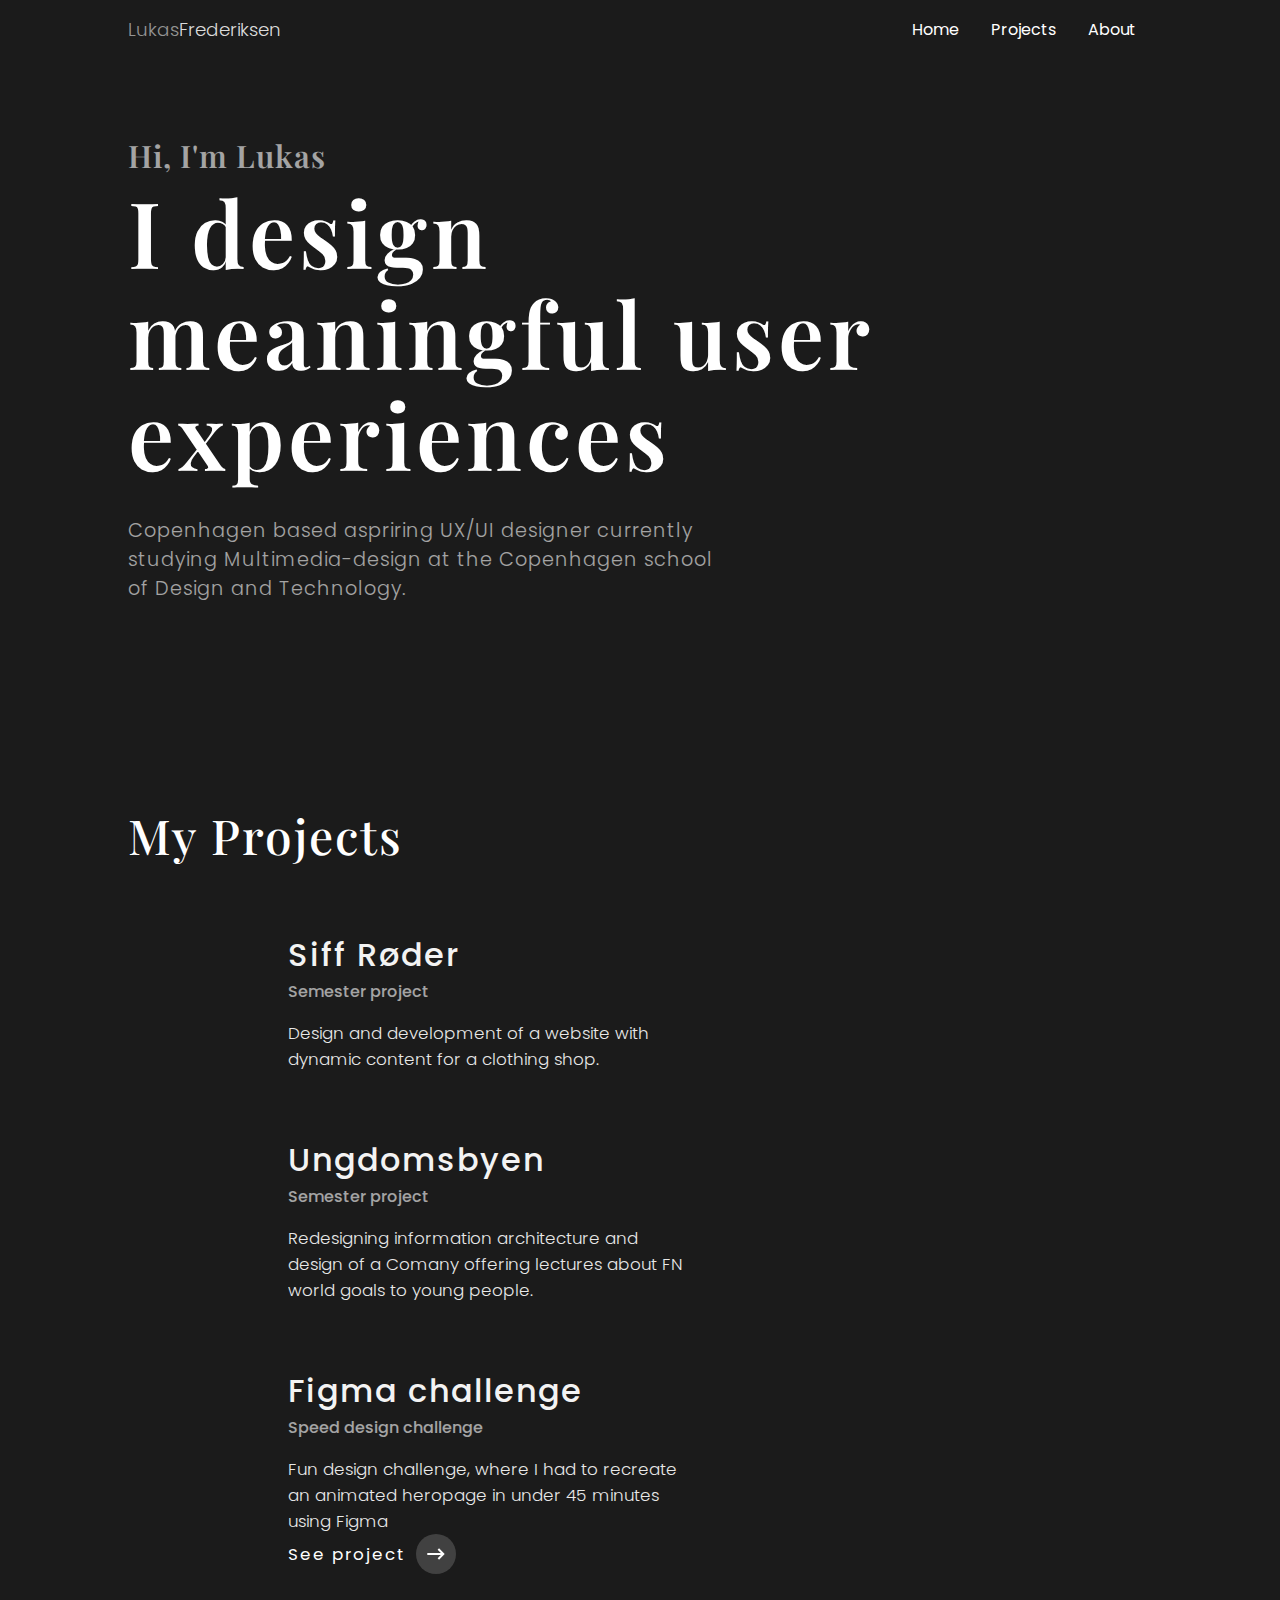
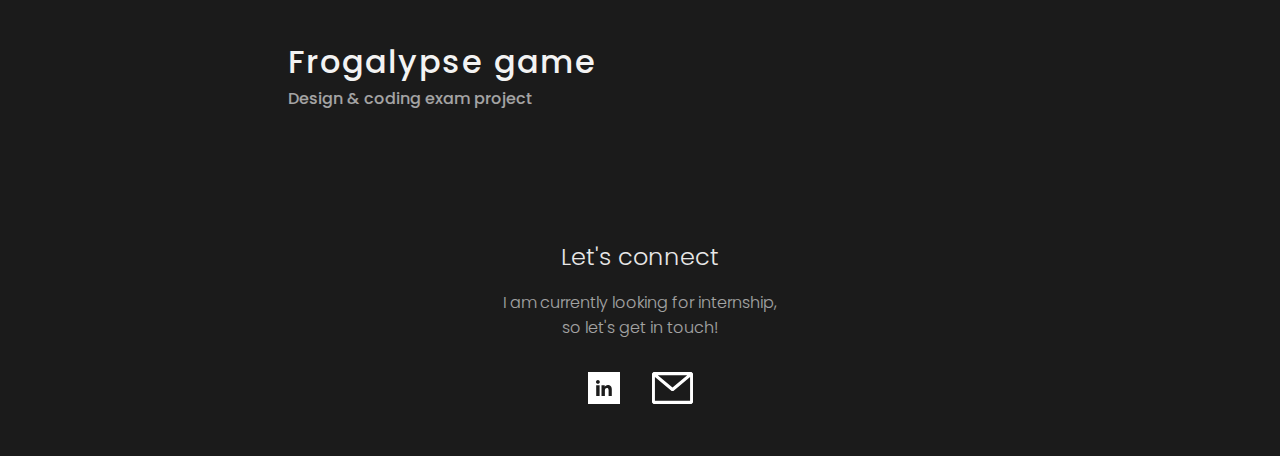
==== commit 68a59137: "buttons" ====
--- a/index.html
+++ b/index.html
@@ -56,16 +56,16 @@
 
           <ul class="ul">
             <li class="li1 li"><a href="index.html">Home</a></li>
-            <li class="li2 li"><a href="#">Projects</a></li>
-            <li class="li3 li"><a href="#">About</a></li>
+            <li class="li2 li"><a href="#projectsSection">Projects</a></li>
+            <li class="li3 li"><a href="about.html">About</a></li>
           </ul>
         </div>
 
         <div class="deskTopNav">
           <ul class="desktopUl">
-            <li class="deskNavLink"><a href="#">Home</a></li>
+            <li class="deskNavLink"><a href="index.html">Home</a></li>
             <li class="deskNavLink"><a href="#projectsSection">Projects</a></li>
-            <li class="deskNavLink"><a href="#">About</a></li>
+            <li class="deskNavLink"><a href="about.html">About</a></li>
           </ul>
         </div>
       </nav>
@@ -128,9 +128,33 @@
               <img src="/images/moon.png" alt="" />
             </a>
             <div class="projectCardWrapper">
-              <h3 class="projectCardTitle">Figma challenge</h3>
-              <p class="projectCardOverview">Speed design challenge</p>
-              <p class="cardDescription"></p>
+              <div class="frontProjectTextContainer">
+                <div class="flexContainer">
+                  <h3 class="projectCardTitle">Figma challenge</h3>
+                  <p class="projectCardOverview">Speed design challenge</p>
+                  <p class="cardDescription">
+                    Fun design challenge, where I had to recreate an animated
+                    heropage in under 45 minutes using Figma
+                  </p>
+                </div>
+                <button>
+                  See project
+                  <div class="circle">
+                    <svg
+                      width="24"
+                      height="24"
+                      viewBox="0 0 24 24"
+                      fill="none"
+                      xmlns="http://www.w3.org/2000/svg"
+                    >
+                      <path
+                        d="M15.0378 6.34317L13.6269 7.76069L16.8972 11.0157L3.29211 11.0293L3.29413 13.0293L16.8619 13.0157L13.6467 16.2459L15.0643 17.6568L20.7079 11.9868L15.0378 6.34317Z"
+                        fill="currentColor"
+                      />
+                    </svg>
+                  </div>
+                </button>
+              </div>
             </div>
           </div>
 
--- a/style.css
+++ b/style.css
@@ -30,8 +30,8 @@
   /* Layout */
 
   --mobile-margin: 2rem;
-  --tablet-margin: 5rem;
-  --desktop-margin: 10rem;
+  --tablet-margin: 4em;
+  --desktop-margin: 8rem;
 }
 
 body {
@@ -99,6 +99,9 @@
   cursor: pointer;
 }
 
+button {
+  display: none;
+}
 .closeMenu {
   position: absolute;
 
@@ -339,6 +342,11 @@
   margin-inline: var(--mobile-margin);
 }
 
+  .procesSection {
+  overflow: hidden;
+
+  margin-top: 4rem;
+}
 
 .projectIntroWrapper h2 {
   font-family: "Playfair Display", serif;
@@ -474,7 +482,7 @@
 }
 .procesIntro {
   margin-bottom: 4rem;
-  margin-top: 6rem;
+  
 
 }
 
@@ -595,7 +603,7 @@
 
 .processCenterwrap {
   display: flex;
-  justify-content: center;
+  
 }
 
 }
@@ -715,6 +723,69 @@
   .menuKnap {
     display: none;
   }
+
+  .frontProjectTextContainer {
+ display: flex;
+flex-direction: column;
+justify-content: space-between;
+  }
+
+
+button {
+  display: flex;
+  background-color: var(--bg-color);
+  border: none;
+  color: white;
+  font-family: var(--paragraph-text);
+  font-size: var(--paragraph-size);
+  text-align: center;
+  /* padding: 15px 40px; */
+  cursor: pointer;
+  letter-spacing: 2px;
+  position:relative;
+  overflow:hidden;
+  align-items: center;
+}
+
+button svg {
+  margin-left: 4px;
+}
+
+.circle {
+  height: 40px;
+  width: 40px;
+  background-color: rgba(255, 255, 255, 0.168);
+  border-radius: 50%;
+  display: flex;
+  justify-content: center;
+  align-items: center;
+  margin-left: 10px;
+  transition: all .3s;
+}
+
+.circle svg {
+  margin-left: -1px;
+  transition: all .3s;
+}
+
+
+.circle svg:before {
+  content: "";
+  position: absolute;
+  width: 0;
+  background : #fff;
+  left: 45%;
+  height: 2px;
+  bottom: 5px;
+  transition: all .3s;
+  opacity: 0.7;
+}
+
+button:hover:before {
+  width: 100%;
+  left:0;
+ 
+}
 
   .intro {
     padding-bottom: 6rem;
@@ -773,6 +844,12 @@
     color: white;
   }
 
+.numberFlexWrap {
+  top: -2.3rem;
+  left: 6rem;
+  overflow: hidden;
+}
+
 
    .frontHeroContainer {
     margin-inline: var(--desktop-margin);
@@ -792,6 +869,11 @@
   justify-content: center;
   align-items: center;
 }
+
+.procesContainer {
+
+}
+
 
 
   .singleProject {
@@ -812,7 +894,7 @@
   .procesSection {
   overflow: hidden;
   margin-inline: var(--desktop-margin);
-  margin-top: 7rem;
+  margin-top: 4rem;
 }
 
 .gridContainer {
@@ -836,6 +918,11 @@
     
     
   }
+
+  .textWrap span {
+  font-size: 3rem;
+  font-family: "Poppins", sans-serif;
+}
 
 
   .processGroupWrapper {
@@ -863,6 +950,7 @@
     display: grid;
     grid-template-columns: 1fr 1fr;
     grid-column-gap: 150px;
+    margin-left: -7rem;
   }
 
 
@@ -918,7 +1006,9 @@
   }
 
 
-
+.processCenterwrap {
+  justify-content: center;
+}
 
 .projectIntroWrapper {
   grid-template-columns: 2fr 1fr;
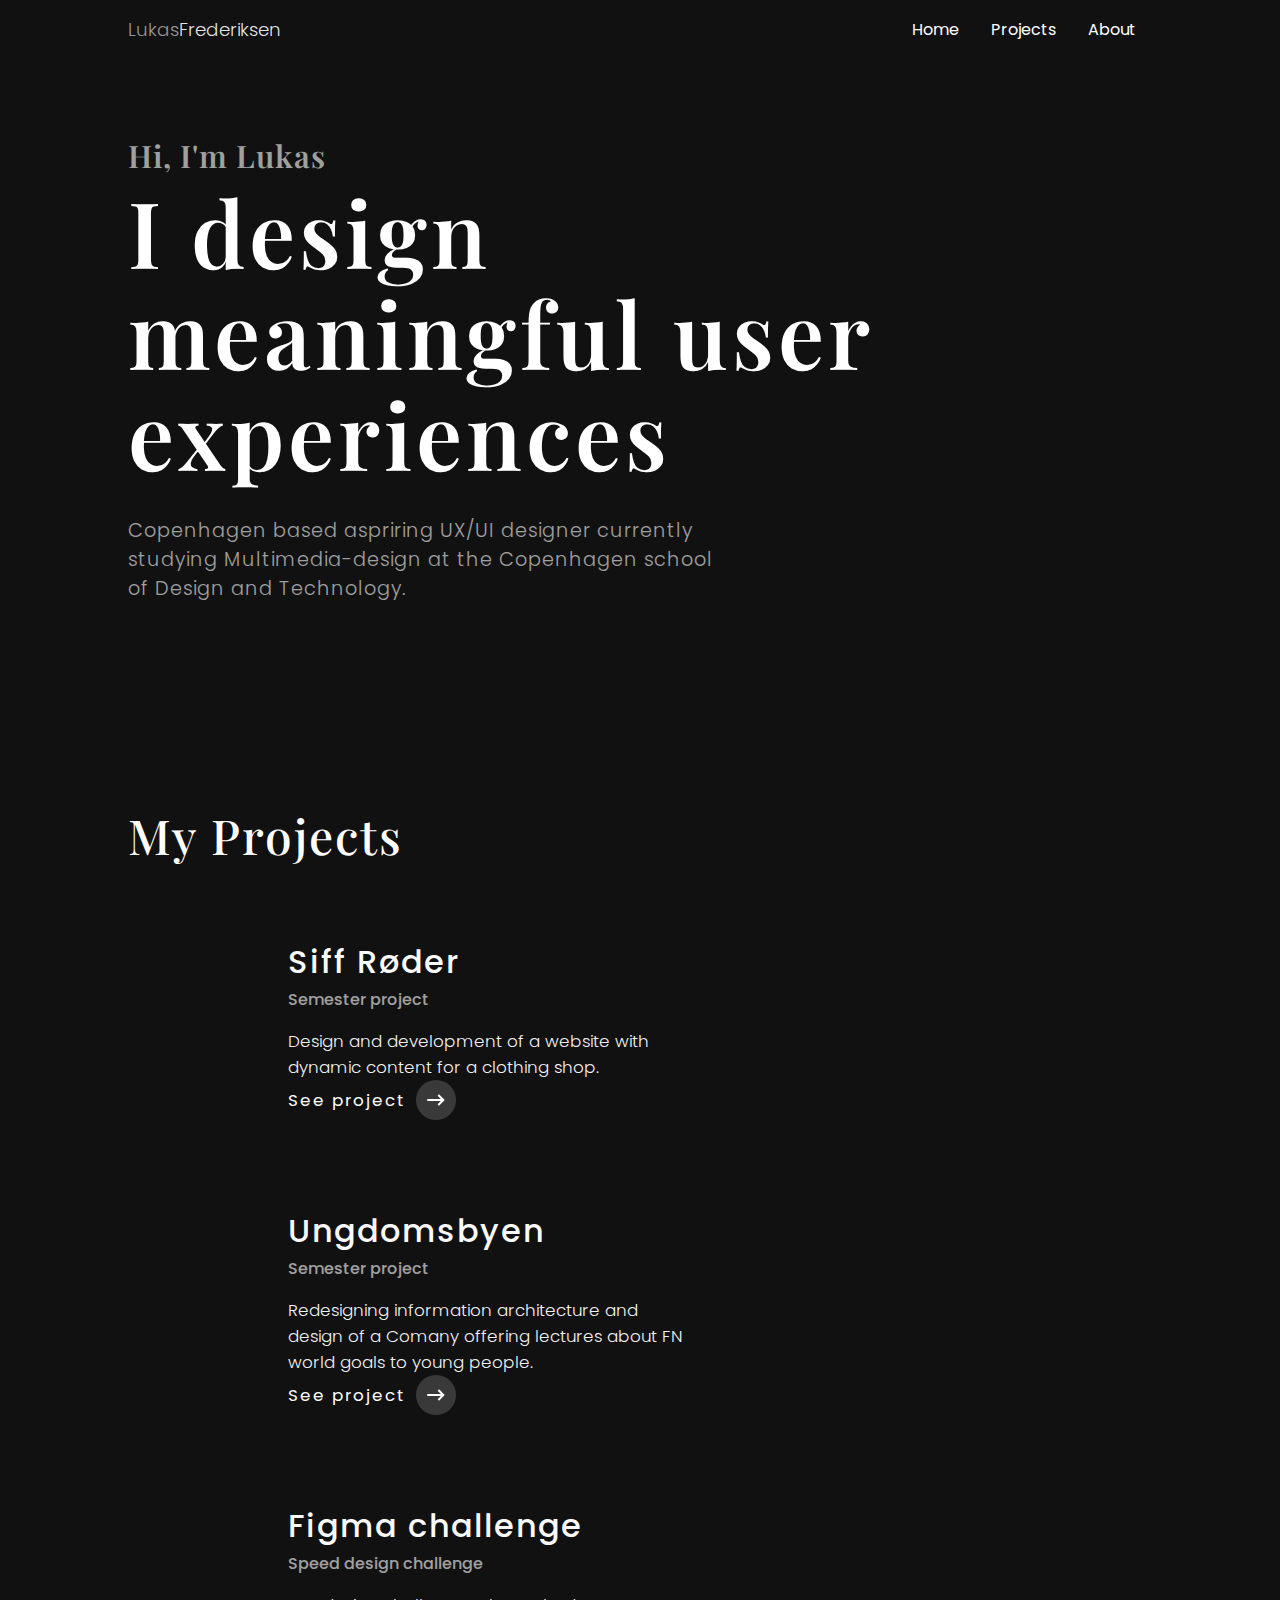
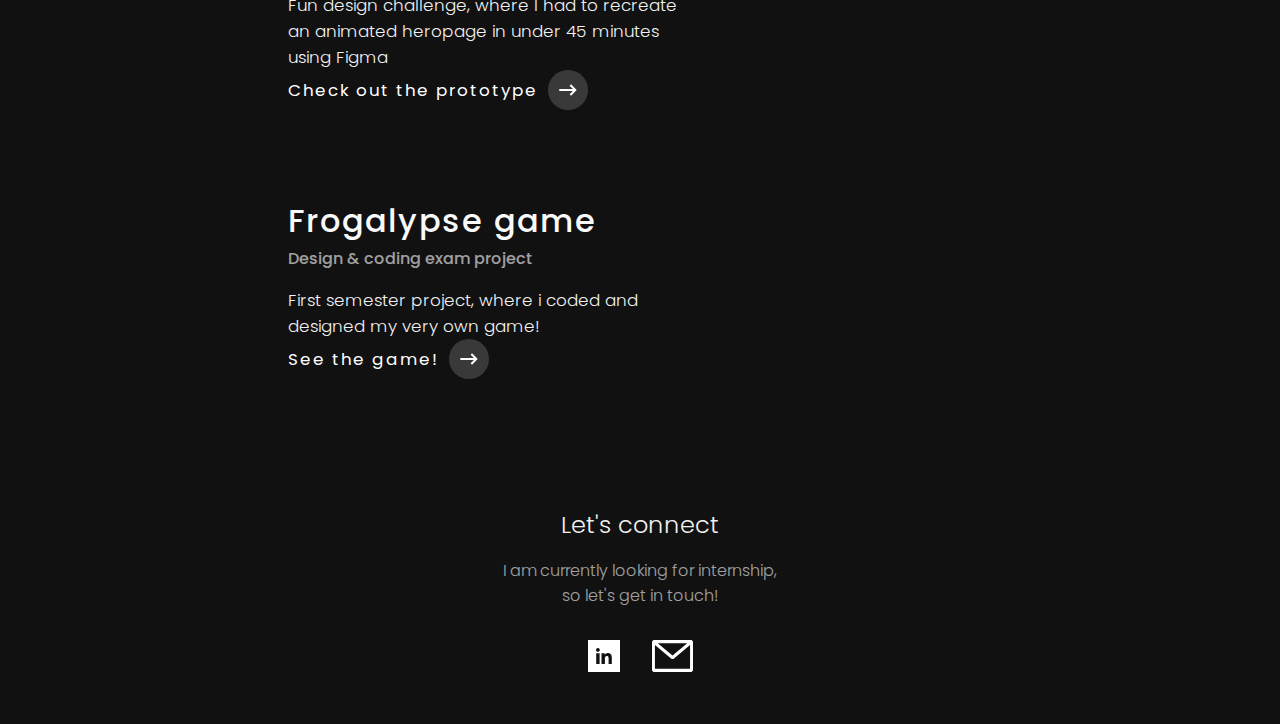
==== commit 7adf7b67: "about page" ====
--- a/index.html
+++ b/index.html
@@ -96,12 +96,33 @@
               <img src="/images/siffRoder.jpg" alt="" />
             </a>
             <div class="projectCardWrapper">
-              <h3 class="projectCardTitle">Siff Røder</h3>
-              <p class="projectCardOverview">Semester project</p>
-              <p class="cardDescription">
-                Design and development of a website with dynamic content for a
-                clothing shop.
-              </p>
+              <div class="frontProjectTextContainer">
+                <div class="flexContainer">
+                  <h3 class="projectCardTitle">Siff Røder</h3>
+                  <p class="projectCardOverview">Semester project</p>
+                  <p class="cardDescription">
+                    Design and development of a website with dynamic content for
+                    a clothing shop.
+                  </p>
+                </div>
+              </div>
+              <button>
+                See project
+                <div class="circle">
+                  <svg
+                    width="24"
+                    height="24"
+                    viewBox="0 0 24 24"
+                    fill="none"
+                    xmlns="http://www.w3.org/2000/svg"
+                  >
+                    <path
+                      d="M15.0378 6.34317L13.6269 7.76069L16.8972 11.0157L3.29211 11.0293L3.29413 13.0293L16.8619 13.0157L13.6467 16.2459L15.0643 17.6568L20.7079 11.9868L15.0378 6.34317Z"
+                      fill="currentColor"
+                    />
+                  </svg>
+                </div>
+              </button>
             </div>
           </div>
 
@@ -114,12 +135,33 @@
               />
             </a>
             <div class="projectCardWrapper">
-              <h3 class="projectCardTitle">Ungdomsbyen</h3>
-              <p class="projectCardOverview">Semester project</p>
-              <p class="cardDescription">
-                Redesigning information architecture and design of a Comany
-                offering lectures about FN world goals to young people.
-              </p>
+              <div class="frontProjectTextContainer">
+                <div class="flexContainer">
+                  <h3 class="projectCardTitle">Ungdomsbyen</h3>
+                  <p class="projectCardOverview">Semester project</p>
+                  <p class="cardDescription">
+                    Redesigning information architecture and design of a Comany
+                    offering lectures about FN world goals to young people.
+                  </p>
+                </div>
+              </div>
+              <button>
+                See project
+                <div class="circle">
+                  <svg
+                    width="24"
+                    height="24"
+                    viewBox="0 0 24 24"
+                    fill="none"
+                    xmlns="http://www.w3.org/2000/svg"
+                  >
+                    <path
+                      d="M15.0378 6.34317L13.6269 7.76069L16.8972 11.0157L3.29211 11.0293L3.29413 13.0293L16.8619 13.0157L13.6467 16.2459L15.0643 17.6568L20.7079 11.9868L15.0378 6.34317Z"
+                      fill="currentColor"
+                    />
+                  </svg>
+                </div>
+              </button>
             </div>
           </div>
 
@@ -137,24 +179,24 @@
                     heropage in under 45 minutes using Figma
                   </p>
                 </div>
-                <button>
-                  See project
-                  <div class="circle">
-                    <svg
-                      width="24"
-                      height="24"
-                      viewBox="0 0 24 24"
-                      fill="none"
-                      xmlns="http://www.w3.org/2000/svg"
-                    >
-                      <path
-                        d="M15.0378 6.34317L13.6269 7.76069L16.8972 11.0157L3.29211 11.0293L3.29413 13.0293L16.8619 13.0157L13.6467 16.2459L15.0643 17.6568L20.7079 11.9868L15.0378 6.34317Z"
-                        fill="currentColor"
-                      />
-                    </svg>
-                  </div>
-                </button>
-              </div>
+              </div>
+              <button>
+                Check out the prototype
+                <div class="circle">
+                  <svg
+                    width="24"
+                    height="24"
+                    viewBox="0 0 24 24"
+                    fill="none"
+                    xmlns="http://www.w3.org/2000/svg"
+                  >
+                    <path
+                      d="M15.0378 6.34317L13.6269 7.76069L16.8972 11.0157L3.29211 11.0293L3.29413 13.0293L16.8619 13.0157L13.6467 16.2459L15.0643 17.6568L20.7079 11.9868L15.0378 6.34317Z"
+                      fill="currentColor"
+                    />
+                  </svg>
+                </div>
+              </button>
             </div>
           </div>
 
@@ -162,10 +204,37 @@
             <a class="projectImage" href="frogalypse.html">
               <img src="/images/frogalypse.png" alt="" />
             </a>
-            <div class="projectCardWrapper">
-              <h3 class="projectCardTitle">Frogalypse game</h3>
-              <p class="projectCardOverview">Design & coding exam project</p>
-              <p class="cardDescription"></p>
+
+            <div class="projectCardWrapper">
+              <div class="frontProjectTextContainer">
+                <div class="flexContainer">
+                  <h3 class="projectCardTitle">Frogalypse game</h3>
+                  <p class="projectCardOverview">
+                    Design & coding exam project
+                  </p>
+                  <p class="cardDescription">
+                    First semester project, where i coded and designed my very
+                    own game!
+                  </p>
+                </div>
+              </div>
+              <button>
+                See the game!
+                <div class="circle">
+                  <svg
+                    width="24"
+                    height="24"
+                    viewBox="0 0 24 24"
+                    fill="none"
+                    xmlns="http://www.w3.org/2000/svg"
+                  >
+                    <path
+                      d="M15.0378 6.34317L13.6269 7.76069L16.8972 11.0157L3.29211 11.0293L3.29413 13.0293L16.8619 13.0157L13.6467 16.2459L15.0643 17.6568L20.7079 11.9868L15.0378 6.34317Z"
+                      fill="currentColor"
+                    />
+                  </svg>
+                </div>
+              </button>
             </div>
           </div>
         </div>
--- a/style.css
+++ b/style.css
@@ -6,9 +6,9 @@
 
 :root {
   /* Colorschemes */
-  --bg-color: #1b1b1b;
-  --high-emph-text: 95%;
-  --subheader-text: 90%;
+  --bg-color: #111111;
+  --high-emph-text: 98%;
+  --subheader-text: 95%;
   --medium-emph-text: 60%;
   --text-color: white;
 
@@ -20,7 +20,7 @@
   --paragraph-text: "Poppins", sans-serif;
 
   --large-header-size: clamp(3rem, 1.6942rem + 5.0465vw, 5.75rem);
-  --heading-smaller: clamp(1.725rem, 0.8845rem + 1.296vw, 2rem);;
+  --heading-smaller: clamp(1.725rem, 0.8845rem + 1.296vw, 2rem);
   --section-header-size: clamp(2.3rem, 1.4502rem + 2.1248vw, 3rem);
   --subsection-header-size: clamp(1.5rem, 1.0876rem + 1.1936vw, 2rem);
   --h1-subtext: clamp(1rem, 0.7251rem + 1.0624vw, 1.2rem);
@@ -39,7 +39,6 @@
   background-color: var(--bg-color);
   overflow: scroll;
   scroll-behavior: smooth;
-
 }
 
 .logo {
@@ -125,7 +124,7 @@
   left: 0;
   width: 100%;
   height: 100vh;
-  background-color: black;
+  background-color: var(--bg-color);
   transform: translateX(-100%);
 }
 .menu .button {
@@ -203,7 +202,7 @@
 .heroSubText {
   max-width: 35ch;
   font-family: "Poppins", serif;
-  
+
   margin-top: 1rem;
   opacity: var(--medium-emph-text);
   font-size: var(--h1-subtext);
@@ -229,11 +228,16 @@
   line-height: rem;
 }
 
+.projectCardTitle {
+  line-height: 15px;
+}
+
 .projectCardOverview {
   padding-bottom: 1rem;
   font-size: 1rem;
   opacity: var(--medium-emph-text);
   font-weight: 500;
+  padding-top: 10px;
 }
 
 h2 {
@@ -265,11 +269,11 @@
 
 .projectGrid img {
   /* width: 85vw; */
-  filter: drop-shadow(0px 14px 13px #000);
+  filter: drop-shadow(0px 5px 15px rgb(5, 5, 5));
 }
 
 .projectCard {
-  filter: drop-shadow(0px 14px 13px #000);
+  filter: drop-shadow(0px 5px 13px #000);
 }
 
 /* ---------------------------------single project section ----------------------------------*/
@@ -314,7 +318,7 @@
 .heroSectionSingleProject {
   height: 40%;
   overflow: hidden;
-width: 100%;
+  width: 100%;
   background-color: #7e8c73;
   display: flex;
   justify-content: center;
@@ -326,15 +330,12 @@
   max-width: 500px;
 }
 
-
-
 .gridContainer {
-    display: grid;
-grid-template-columns: 1fr ;
+  display: grid;
+  grid-template-columns: 1fr;
 }
 
 .projectOverviewWrapper {
-
   margin-bottom: 4rem;
   max-width: 60ch;
 }
@@ -342,7 +343,7 @@
   margin-inline: var(--mobile-margin);
 }
 
-  .procesSection {
+.procesSection {
   overflow: hidden;
 
   margin-top: 4rem;
@@ -361,8 +362,6 @@
   display: grid;
   grid-template-columns: 1fr 1fr;
   grid-template-rows: 1fr 1fr;
-  
-  
 }
 
 .projectRecap > p {
@@ -381,8 +380,6 @@
   font-weight: 300;
 }
 
-
-
 .roleWrapper > p {
   font-family: "Poppins", serif;
   opacity: var(--medium-emph-text);
@@ -395,7 +392,7 @@
 .toolsWrapper > p {
   font-family: "Poppins", serif;
   opacity: var(--medium-emph-text);
- 
+
   letter-spacing: 1px;
   font-weight: 300;
   padding-block: 5px;
@@ -436,12 +433,10 @@
 }
 
 .theChallengeWrapper {
- 
   max-width: 60ch;
 }
 
 .coreChallengeWrapper {
-  
   margin-top: 5rem;
   display: flex;
   flex-direction: column;
@@ -478,12 +473,9 @@
 }
 
 .processGroupWrapper {
-  
 }
 .procesIntro {
   margin-bottom: 4rem;
-  
-
 }
 
 .numberFlexWrap {
@@ -512,8 +504,9 @@
 }
 
 .textWrap p {
-  font-size: var(--paragraph-size)
+  font-size: var(--paragraph-size);
   max-width: 50ch;
+  opacity: var(--medium-emph-text);
 }
 
 .gridWrap {
@@ -535,31 +528,25 @@
 }
 
 .solutionSection {
-  
   margin-block: 4rem;
   /* max-width: 60ch; */
 }
 
-
-
 .intro {
   padding-bottom: 2rem;
-  
-}
-
- .challengeSection{
+}
+
+.challengeSection {
   margin-inline: var(--mobile-margin);
 }
 
- .challengeSection{
+.challengeSection {
   margin-top: 6rem;
-
 }
 
 #projectsSection {
-scroll-margin-top: 200px; 
-}
-
+  scroll-margin-top: 200px;
+}
 
 /* ---------------------------------Footer section ----------------------------------*/
 
@@ -592,30 +579,23 @@
 
 .processCenterwrap {
   display: flex;
- 
-}
-
-  .frontHeroContainer {
-    margin-inline: var(--mobile-margin);
-  }
+}
+
+.frontHeroContainer {
+  margin-inline: var(--mobile-margin);
+}
 
 @media (min-width: 610px) {
-
-.processCenterwrap {
-  display: flex;
-  
-}
-
-}
-
-
+  .processCenterwrap {
+    display: flex;
+  }
+}
 
 /* ---------------------------------tablet query---------------------------- */
 @media (min-width: 810px) {
-
-.intro {
-  padding-bottom: 4rem;
-}
+  .intro {
+    padding-bottom: 4rem;
+  }
 
   nav {
     padding-inline: var(--tablet-margin);
@@ -628,46 +608,43 @@
   }
 
   .singleProject img {
-  max-width: 500px;
-}
+    max-width: 500px;
+  }
 
   .projectIntroWrapper {
     margin-inline: var(--tablet-margin);
   }
-.heroSectionSingleProject {
-  height: 50vh;
-}
+  .heroSectionSingleProject {
+    height: 50vh;
+  }
 
   .heroSectionSingleProject img {
-  width: 100%;
-  max-width: 800px;
-}
-
-.projectWrapper {
-  margin-inline: var(--tablet-margin);
-  padding-top: 0.5rem;
-}
+    width: 100%;
+    max-width: 800px;
+  }
+
+  .projectWrapper {
+    margin-inline: var(--tablet-margin);
+    padding-top: 0.5rem;
+  }
 
   .theChallengeWrapper {
- 
-    
   }
 
   .projectGrid img {
- 
-  
-  filter: drop-shadow(0px 14px 13px #000);
-}
+    filter: drop-shadow(0px 5px 13px #000);
+  }
 
   .challengeContainer {
-      display: grid;
-grid-template-columns: 1fr ;
-  }
-  
-
+    display: grid;
+    grid-template-columns: 1fr;
+  }
+
+  .projectCardTitle {
+    line-height: 30px;
+  }
 
   .coreChallengeWrapper {
-
   }
 
   .processWrapper {
@@ -676,32 +653,26 @@
     grid-column-gap: 100px;
   }
 
-.procesSection {
-  overflow: hidden;
-  margin-inline: var(--tablet-margin);
-}
+  .procesSection {
+    overflow: hidden;
+    margin-inline: var(--tablet-margin);
+  }
 
   .processGroupWrapper {
-   
     flex: 2 0 25%;
   }
 
   .processCenterwrap {
     display: flex;
-    
   }
 
   .processWrapper > * {
     max-width: 50ch;
   }
 
-  .challengeSection{
-  margin-inline: var(--tablet-margin);
-}
-
-
-
-
+  .challengeSection {
+    margin-inline: var(--tablet-margin);
+  }
 }
 
 /* ---------------------------------Desktop query ----------------------------------*/
@@ -725,67 +696,64 @@
   }
 
   .frontProjectTextContainer {
- display: flex;
-flex-direction: column;
-justify-content: space-between;
-  }
-
-
-button {
-  display: flex;
-  background-color: var(--bg-color);
-  border: none;
-  color: white;
-  font-family: var(--paragraph-text);
-  font-size: var(--paragraph-size);
-  text-align: center;
-  /* padding: 15px 40px; */
-  cursor: pointer;
-  letter-spacing: 2px;
-  position:relative;
-  overflow:hidden;
-  align-items: center;
-}
-
-button svg {
-  margin-left: 4px;
-}
-
-.circle {
-  height: 40px;
-  width: 40px;
-  background-color: rgba(255, 255, 255, 0.168);
-  border-radius: 50%;
-  display: flex;
-  justify-content: center;
-  align-items: center;
-  margin-left: 10px;
-  transition: all .3s;
-}
-
-.circle svg {
-  margin-left: -1px;
-  transition: all .3s;
-}
-
-
-.circle svg:before {
-  content: "";
-  position: absolute;
-  width: 0;
-  background : #fff;
-  left: 45%;
-  height: 2px;
-  bottom: 5px;
-  transition: all .3s;
-  opacity: 0.7;
-}
-
-button:hover:before {
-  width: 100%;
-  left:0;
- 
-}
+    display: flex;
+    flex-direction: column;
+    justify-content: space-between;
+  }
+
+  button {
+    display: flex;
+    background-color: var(--bg-color);
+    border: none;
+    color: white;
+    font-family: var(--paragraph-text);
+    font-size: var(--paragraph-size);
+    text-align: center;
+    /* padding: 15px 40px; */
+    cursor: pointer;
+    letter-spacing: 2px;
+    position: relative;
+    overflow: hidden;
+    align-items: center;
+  }
+
+  button svg {
+    margin-left: 4px;
+  }
+
+  .circle {
+    height: 40px;
+    width: 40px;
+    background-color: rgba(255, 255, 255, 0.168);
+    border-radius: 50%;
+    display: flex;
+    justify-content: center;
+    align-items: center;
+    margin-left: 10px;
+    transition: all 0.3s;
+  }
+
+  .circle svg {
+    margin-left: -1px;
+    transition: all 0.3s;
+  }
+
+  .circle svg:before {
+    content: "";
+    position: absolute;
+    width: 0;
+    background: #fff;
+    left: 45%;
+    height: 2px;
+    bottom: 5px;
+    transition: all 0.3s;
+    opacity: 0.7;
+  }
+
+  button:hover:before {
+    width: 100%;
+    left: 0;
+  }
 
   .intro {
     padding-bottom: 6rem;
@@ -798,12 +766,10 @@
     justify-content: space-between;
   }
 
-
   .projectWrapper {
-  margin-inline: var(--desktop-margin);
-  padding-top: 0.5rem;
-}
-
+    margin-inline: var(--desktop-margin);
+    padding-top: 0.5rem;
+  }
 
   .desktopUl li {
     display: flex;
@@ -844,43 +810,39 @@
     color: white;
   }
 
-.numberFlexWrap {
-  top: -2.3rem;
-  left: 6rem;
-  overflow: hidden;
-}
-
-
-   .frontHeroContainer {
+  .numberFlexWrap {
+    top: -2.3rem;
+    left: 6rem;
+    overflow: hidden;
+  }
+
+  .frontHeroContainer {
     margin-inline: var(--desktop-margin);
   }
-  
+
   .heroSubText {
     max-width: 50ch;
     margin-top: 2rem;
   }
 
   .heroSectionSingleProject {
-  height: 60vh;
-  overflow: hidden;
-
-  background-color: #7e8c73;
-  display: flex;
-  justify-content: center;
-  align-items: center;
-}
-
-.procesContainer {
-
-}
-
-
+    height: 60vh;
+    overflow: hidden;
+
+    background-color: #7e8c73;
+    display: flex;
+    justify-content: center;
+    align-items: center;
+  }
+
+  .procesContainer {
+  }
 
   .singleProject {
     display: grid;
     grid-template-columns: 2fr;
     gap: 10rem;
-    margin-block: 2rem;
+    margin-block: 3rem;
   }
 
   .projectImage {
@@ -889,168 +851,157 @@
   .projectCardWrapper {
     grid-column: 2;
     width: 50ch;
+    display: flex;
+    flex-direction: column;
+    justify-content: space-between;
   }
 
   .procesSection {
-  overflow: hidden;
-  margin-inline: var(--desktop-margin);
-  margin-top: 4rem;
-}
-
-.gridContainer {
-     display: grid;
-grid-template-columns: 1fr ;
-
-}
-
-.challengeSection{
-  margin-inline: var(--desktop-margin);
-}
+    overflow: hidden;
+    margin-inline: var(--desktop-margin);
+    margin-top: 4rem;
+  }
+
+  .gridContainer {
+    display: grid;
+    grid-template-columns: 1fr;
+  }
+
+  .challengeSection {
+    margin-inline: var(--desktop-margin);
+  }
   .projectIntroWrapper {
     margin-inline: var(--desktop-margin);
   }
 
-  .projectRecap  {
-    
+  .projectRecap {
   }
 
   .theChallengeWrapper {
-    
-    
   }
 
   .textWrap span {
-  font-size: 3rem;
-  font-family: "Poppins", sans-serif;
-}
-
+    font-size: 3rem;
+    font-family: "Poppins", sans-serif;
+  }
 
   .processGroupWrapper {
-  margin-left: 2rem;
-  padding-bottom: 2rem;
-}
+    margin-left: 2rem;
+    padding-bottom: 2rem;
+  }
 
   .challengeContainer {
-      display: grid;
-grid-template-columns: 1fr;
+    display: grid;
+    grid-template-columns: 1fr;
   }
   .challengeSection {
     margin-top: 7rem;
   }
-  
-
 
   .coreChallengeWrapper {
-
     margin-top: 0;
   }
 
-
- .processWrapper {
+  .processWrapper {
+    display: grid;
+    grid-template-columns: 1fr 1fr;
+    grid-column-gap: 150px;
+    /* margin-left: -7rem; */
+  }
+
+  .solutionImageWrapper {
+    grid-template-columns: 1fr 1fr;
+    grid-template-rows: 1fr 1fr 1fr 1fr;
+    gap: 20px;
+  }
+
+  .solutionImageWrapper img {
+    max-width: 1200px;
+    object-fit: cover;
+  }
+
+  .img1 {
+    grid-column: 1/3;
+    grid-row: 1/3;
+  }
+
+  .img2 {
+    grid-column: 1;
+    grid-row: 3;
+  }
+
+  .img3 {
+    grid-column: 1;
+    grid-row: 4;
+  }
+
+  .img4 {
+    grid-column: 2;
+    grid-row: 3/5;
+  }
+
+  .gridWrap {
+    display: flex;
+    justify-content: center;
+    margin-inline: 10rem;
+  }
+}
+
+@media (min-width: 1400px) {
+  nav {
+    padding-inline: var(--desktop-margin);
+  }
+
+  .processCenterwrap {
+    justify-content: center;
+  }
+
+  .projectIntroWrapper {
+    grid-template-columns: 2fr 1fr;
+    margin-inline: var(--desktop-margin);
+  }
+
+  .projectOverviewWrapper {
+    grid-column: 1;
+  }
+
+  .projectRecap {
+    grid-column: 2;
+  }
+
+  .projectRecap {
+    grid-template-columns: 1fr 1fr;
+    grid-column-gap: 100px;
+  }
+
+  .gridContainer {
+    grid-column-gap: 100px;
+    grid-template-columns: 1fr 1fr;
+  }
+
+  .challengeSection {
+    margin-inline: var(--desktop-margin);
+  }
+
+  .challengeContainer {
+    display: grid;
+    grid-template-columns: 1fr 1fr;
+    grid-column-gap: 100px;
+  }
+
+  .processWrapper {
     display: grid;
     grid-template-columns: 1fr 1fr;
     grid-column-gap: 150px;
     margin-left: -7rem;
   }
-
-
-.solutionImageWrapper {
-  grid-template-columns: 1fr 1fr;
-  grid-template-rows: 1fr 1fr 1fr 1fr;
-  gap: 20px;
-}
-
-.solutionImageWrapper img {
-  max-width: 1200px;
-  object-fit: cover;
-  
-}
-
-
-.img1 {
-  grid-column: 1/3;
-  grid-row: 1/3;
-}
-
-.img2 {
-  grid-column: 1;
-  grid-row: 3;
-}
-
-.img3 {
-  grid-column: 1;
-  grid-row: 4;
-}
-
-.img4 {
-  grid-column: 2;
-  grid-row: 3/5;
-}
-
-.gridWrap {
-  display: flex;
-  justify-content: center;
-  margin-inline: 10rem;
-}
-
-}
-
-
-
-
-@media (min-width: 1400px) {
-
-
-nav {
-    padding-inline: var(--desktop-margin);
-  }
-
-
-.processCenterwrap {
-  justify-content: center;
-}
-
-.projectIntroWrapper {
-  grid-template-columns: 2fr 1fr;
-  margin-inline: var(--desktop-margin);
-}
-
-.projectOverviewWrapper {
-grid-column: 1;}
-
-.projectRecap {
-  grid-column: 2;
-}
-
-.projectRecap {
-  grid-template-columns: 1fr 1fr;
- grid-column-gap: 100px;
-}
-
-
-.gridContainer {
-  grid-column-gap: 100px;
-  grid-template-columns: 1fr 1fr;
-}
-
-.challengeSection{
-  margin-inline: var(--desktop-margin);
-}
-
-   .challengeContainer {
-      display: grid;
-grid-template-columns: 1fr 1fr;
-grid-column-gap: 100px;
-  }
-
-}
-
-@media (min-width: 1920px){
-
+}
+
+@media (min-width: 1920px) {
   body {
-max-width: 1920px; 
-	margin: 0 auto !important; 
-	float: none !important; 
+    max-width: 1920px;
+    margin: 0 auto !important;
+    float: none !important;
   }
 
   body nav {
@@ -1060,4 +1011,154 @@
   header {
     max-width: 1920px;
   }
-}+}
+
+/* --------------------ABOUT PAGE--------------------- */
+
+.aboutIntroSection {
+  margin-inline: var(--mobile-margin);
+  margin-top: 7rem;
+}
+
+.aboutIntroSection h1 {
+  font-size: var(--large-header-size);
+  letter-spacing: 2px;
+  padding-bottom: 2rem;
+}
+
+.aboutIntro img {
+  width: 100%;
+  height: auto;
+  max-width: 400px;
+  padding-top: 2rem;
+  justify-self: center;
+}
+
+.aboutIntro p {
+  padding-block: 1rem;
+  font-weight: 300;
+  max-width: 40ch;
+  line-height: 2rem;
+}
+
+.aboutIntro span {
+  opacity: 100%;
+  font-weight: 600;
+}
+
+.aboutIntro {
+  display: grid;
+  grid-template-columns: 1fr;
+  gap: 20px;
+}
+
+.timeline {
+  display: flex;
+}
+
+.timelineWrapper {
+  display: flex;
+  flex-direction: column;
+  justify-content: space-between;
+}
+
+/* .timelineWrapper::before {
+  content: "";
+  position: absolute;
+  left: 0;
+  top: 0;
+  width: 4px;
+  height: 100%;
+  background: white;
+}  */
+
+.resume {
+  overflow: hidden;
+  margin-inline: var(--mobile-margin);
+  margin-top: 4rem;
+}
+
+.educationContainer {
+  top: -2rem;
+  left: 8rem;
+  overflow: hidden;
+}
+
+.educationContainer {
+  position: absolute;
+  /* transform: translateX(5rem);
+  transform: translateY(1rem); */
+  position: relative;
+  display: flex;
+  flex-direction: column;
+  max-width: 30ch;
+}
+
+/* .timeline {
+  position: relative;
+  padding-left: 4rem;
+  margin: 0 0 0 30px;
+  color: white;
+} */
+
+@media (min-width: 610px) {
+  .aboutIntroSection {
+    margin-inline: var(--tablet-margin);
+  }
+
+  .aboutIntro p {
+    max-width: 60ch;
+  }
+
+  .resume {
+    margin-inline: var(--tablet-margin);
+  }
+
+  .timelineGroupWrap {
+    flex: 2 0 25%;
+  }
+}
+
+@media (min-width: 992px) {
+  .aboutIntroSection {
+    margin-inline: var(--desktop-margin);
+  }
+
+  .aboutIntro p {
+    max-width: 50ch;
+  }
+
+  .timeline {
+    grid-template-columns: 1fr;
+  }
+
+  .aboutIntro {
+    grid-template-columns: 1fr 1fr;
+  }
+
+  .aboutText {
+    grid-column: 1;
+  }
+  .profileImage {
+    grid-column: 2;
+  }
+  .aboutIntro img {
+    justify-self: center;
+    padding-top: 10rem;
+  }
+
+  .resume {
+    margin-inline: var(--desktop-margin);
+  }
+
+  .educationContainer {
+    left: 9rem;
+  }
+}
+
+@media (min-width: 1400px) {
+  .aboutIntro {
+    grid-template-columns: 1fr 1fr;
+    gap: 100px;
+  }
+}
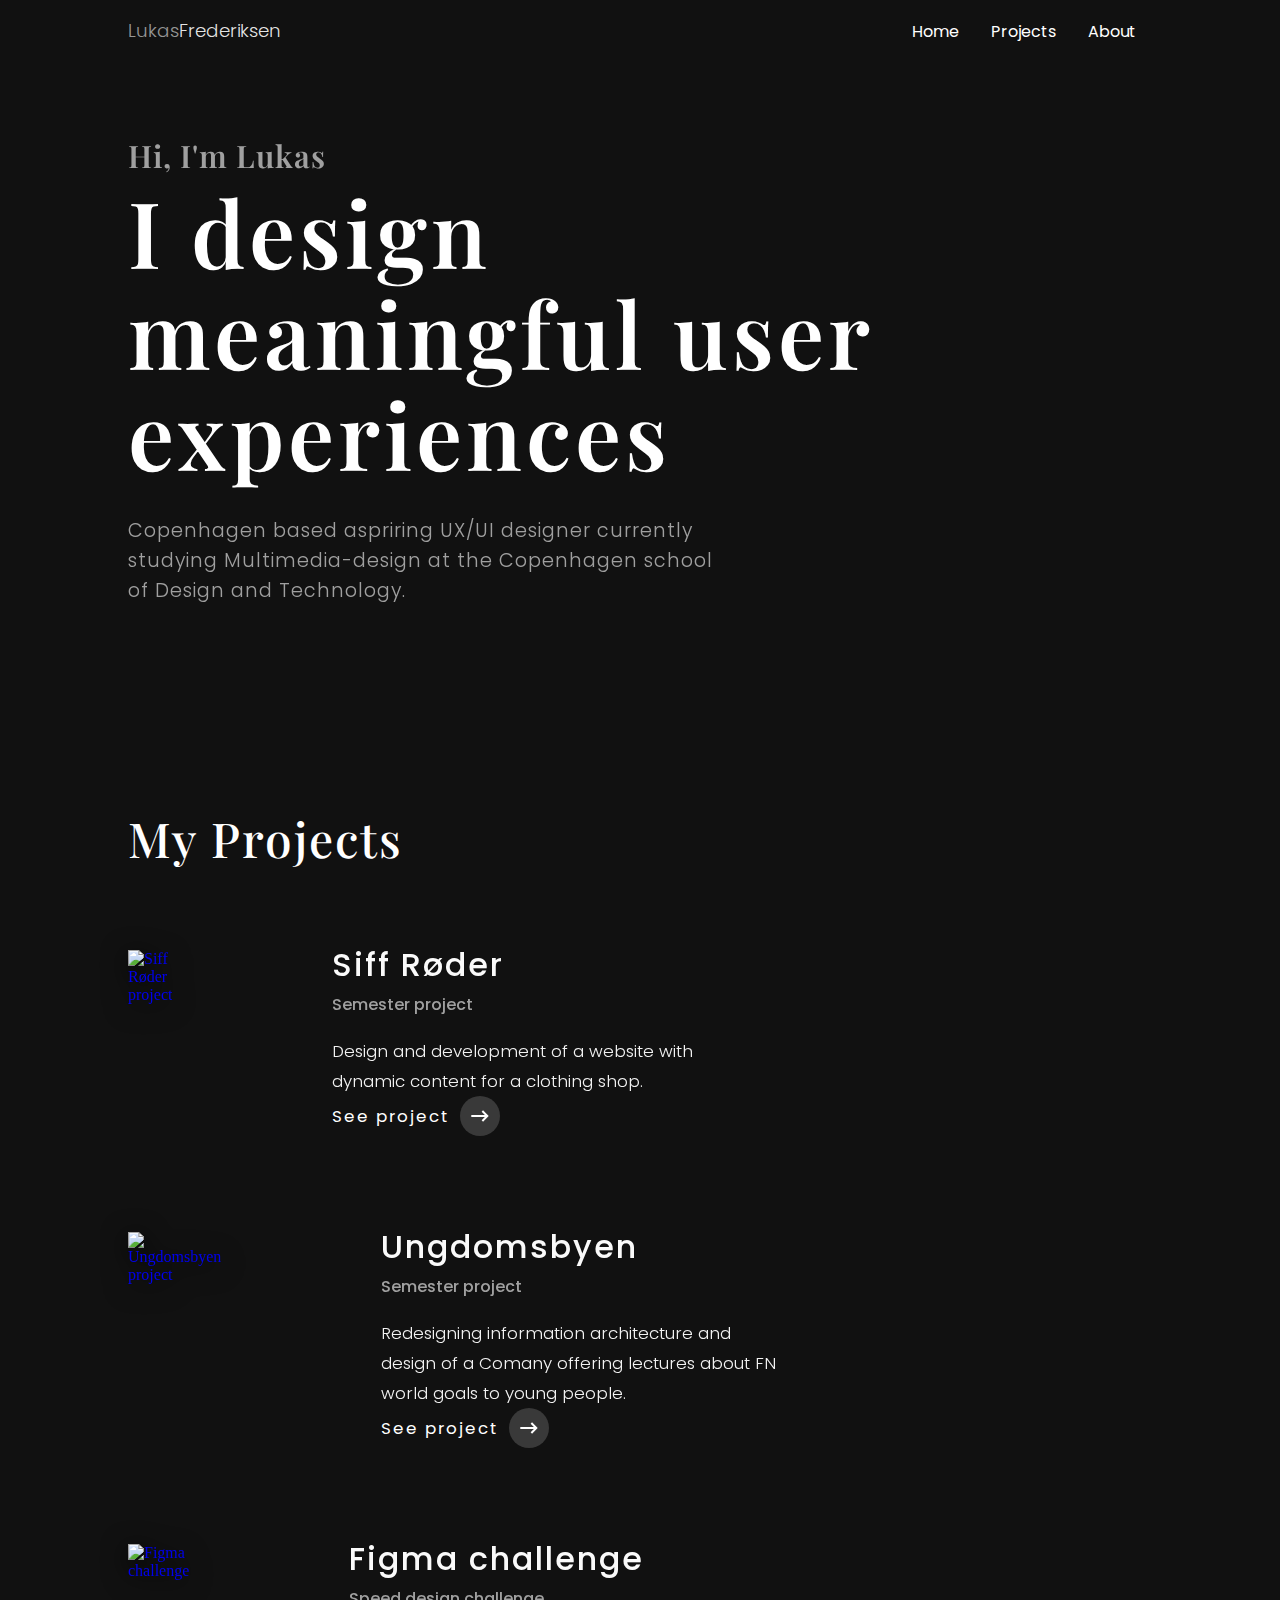
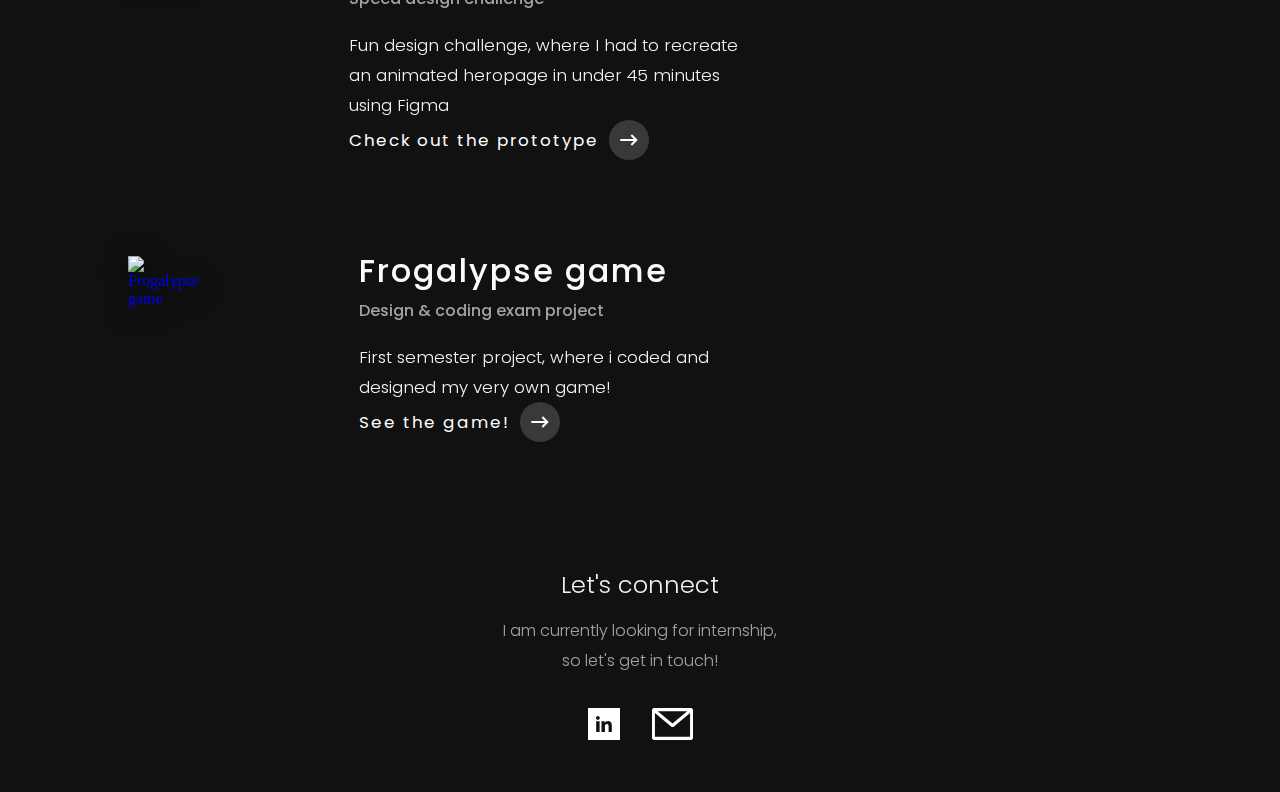
==== commit 70c972cb: "Ungdomsbyen" ====
--- a/index.html
+++ b/index.html
@@ -18,13 +18,15 @@
     <header>
       <nav>
         <div class="logoWrapper">
-          <p class="logo" style="color: rgba(255, 255, 255, 0.603)">
-            Lukas<span
-              class="logoWhite"
-              style="color: rgba(255, 255, 255, 0.95)"
-              >Frederiksen</span
-            >
-          </p>
+          <a href="index.html">
+            <p class="logo" style="color: rgba(255, 255, 255, 0.603)">
+              Lukas<span
+                class="logoWhite"
+                style="color: rgba(255, 255, 255, 0.95)"
+                >Frederiksen</span
+              >
+            </p>
+          </a>
         </div>
 
         <div class="menuKnap">
@@ -93,7 +95,7 @@
         <div class="projectGrid" id="projectsSection">
           <div class="singleProject">
             <a class="projectImage" href="siffroder.html">
-              <img src="/images/siffRoder.jpg" alt="" />
+              <img src="/images/siffRoder.jpg" alt="Siff Røder project" />
             </a>
             <div class="projectCardWrapper">
               <div class="frontProjectTextContainer">
@@ -106,23 +108,25 @@
                   </p>
                 </div>
               </div>
-              <button>
-                See project
-                <div class="circle">
-                  <svg
-                    width="24"
-                    height="24"
-                    viewBox="0 0 24 24"
-                    fill="none"
-                    xmlns="http://www.w3.org/2000/svg"
-                  >
-                    <path
-                      d="M15.0378 6.34317L13.6269 7.76069L16.8972 11.0157L3.29211 11.0293L3.29413 13.0293L16.8619 13.0157L13.6467 16.2459L15.0643 17.6568L20.7079 11.9868L15.0378 6.34317Z"
-                      fill="currentColor"
-                    />
-                  </svg>
-                </div>
-              </button>
+              <a href="siffroder.html">
+                <button>
+                  See project
+                  <div class="circle">
+                    <svg
+                      width="24"
+                      height="24"
+                      viewBox="0 0 24 24"
+                      fill="none"
+                      xmlns="http://www.w3.org/2000/svg"
+                    >
+                      <path
+                        d="M15.0378 6.34317L13.6269 7.76069L16.8972 11.0157L3.29211 11.0293L3.29413 13.0293L16.8619 13.0157L13.6467 16.2459L15.0643 17.6568L20.7079 11.9868L15.0378 6.34317Z"
+                        fill="currentColor"
+                      />
+                    </svg>
+                  </div>
+                </button>
+              </a>
             </div>
           </div>
 
@@ -131,7 +135,7 @@
               <img
                 src="/images/ungdomsbyen.png
               "
-                alt=""
+                alt="Ungdomsbyen project"
               />
             </a>
             <div class="projectCardWrapper">
@@ -145,29 +149,30 @@
                   </p>
                 </div>
               </div>
-              <button>
-                See project
-                <div class="circle">
-                  <svg
-                    width="24"
-                    height="24"
-                    viewBox="0 0 24 24"
-                    fill="none"
-                    xmlns="http://www.w3.org/2000/svg"
-                  >
-                    <path
-                      d="M15.0378 6.34317L13.6269 7.76069L16.8972 11.0157L3.29211 11.0293L3.29413 13.0293L16.8619 13.0157L13.6467 16.2459L15.0643 17.6568L20.7079 11.9868L15.0378 6.34317Z"
-                      fill="currentColor"
-                    />
-                  </svg>
-                </div>
-              </button>
+              <a href="ungdomsbyen.html">
+                <button>
+                  See project
+                  <div class="circle">
+                    <svg
+                      width="24"
+                      height="24"
+                      viewBox="0 0 24 24"
+                      fill="none"
+                      xmlns="http://www.w3.org/2000/svg"
+                    >
+                      <path
+                        d="M15.0378 6.34317L13.6269 7.76069L16.8972 11.0157L3.29211 11.0293L3.29413 13.0293L16.8619 13.0157L13.6467 16.2459L15.0643 17.6568L20.7079 11.9868L15.0378 6.34317Z"
+                        fill="currentColor"
+                      />
+                    </svg>
+                  </div></button
+              ></a>
             </div>
           </div>
 
           <div class="singleProject">
             <a class="projectImage" href="speeddesign.html">
-              <img src="/images/moon.png" alt="" />
+              <img src="/images/moon.png" alt="Figma challenge" />
             </a>
             <div class="projectCardWrapper">
               <div class="frontProjectTextContainer">
@@ -180,29 +185,30 @@
                   </p>
                 </div>
               </div>
-              <button>
-                Check out the prototype
-                <div class="circle">
-                  <svg
-                    width="24"
-                    height="24"
-                    viewBox="0 0 24 24"
-                    fill="none"
-                    xmlns="http://www.w3.org/2000/svg"
-                  >
-                    <path
-                      d="M15.0378 6.34317L13.6269 7.76069L16.8972 11.0157L3.29211 11.0293L3.29413 13.0293L16.8619 13.0157L13.6467 16.2459L15.0643 17.6568L20.7079 11.9868L15.0378 6.34317Z"
-                      fill="currentColor"
-                    />
-                  </svg>
-                </div>
-              </button>
+              <a href="speeddesign.html">
+                <button>
+                  Check out the prototype
+                  <div class="circle">
+                    <svg
+                      width="24"
+                      height="24"
+                      viewBox="0 0 24 24"
+                      fill="none"
+                      xmlns="http://www.w3.org/2000/svg"
+                    >
+                      <path
+                        d="M15.0378 6.34317L13.6269 7.76069L16.8972 11.0157L3.29211 11.0293L3.29413 13.0293L16.8619 13.0157L13.6467 16.2459L15.0643 17.6568L20.7079 11.9868L15.0378 6.34317Z"
+                        fill="currentColor"
+                      />
+                    </svg>
+                  </div></button
+              ></a>
             </div>
           </div>
 
           <div class="singleProject">
             <a class="projectImage" href="frogalypse.html">
-              <img src="/images/frogalypse.png" alt="" />
+              <img src="/images/frogalypse.png" alt="Frogalypse game" />
             </a>
 
             <div class="projectCardWrapper">
@@ -218,23 +224,24 @@
                   </p>
                 </div>
               </div>
-              <button>
-                See the game!
-                <div class="circle">
-                  <svg
-                    width="24"
-                    height="24"
-                    viewBox="0 0 24 24"
-                    fill="none"
-                    xmlns="http://www.w3.org/2000/svg"
-                  >
-                    <path
-                      d="M15.0378 6.34317L13.6269 7.76069L16.8972 11.0157L3.29211 11.0293L3.29413 13.0293L16.8619 13.0157L13.6467 16.2459L15.0643 17.6568L20.7079 11.9868L15.0378 6.34317Z"
-                      fill="currentColor"
-                    />
-                  </svg>
-                </div>
-              </button>
+              <a href="frogalypse.html">
+                <button>
+                  See the game!
+                  <div class="circle">
+                    <svg
+                      width="24"
+                      height="24"
+                      viewBox="0 0 24 24"
+                      fill="none"
+                      xmlns="http://www.w3.org/2000/svg"
+                    >
+                      <path
+                        d="M15.0378 6.34317L13.6269 7.76069L16.8972 11.0157L3.29211 11.0293L3.29413 13.0293L16.8619 13.0157L13.6467 16.2459L15.0643 17.6568L20.7079 11.9868L15.0378 6.34317Z"
+                        fill="currentColor"
+                      />
+                    </svg>
+                  </div></button
+              ></a>
             </div>
           </div>
         </div>
--- a/style.css
+++ b/style.css
@@ -253,6 +253,7 @@
   font-weight: 300;
   font-size: var(--paragraph-size);
   opacity: var(--subheader-text);
+  line-height: 30px;
 }
 .projectGrid {
   display: flex;
@@ -491,6 +492,7 @@
 .textWrap span {
   font-size: 2rem;
   font-family: "Poppins", sans-serif;
+  background-color: var(--bg-color);
 }
 
 .numberFlexWrap {
@@ -623,6 +625,10 @@
     max-width: 800px;
   }
 
+  .ungdomsbyenHeader img {
+    max-width: 600px;
+  }
+
   .projectWrapper {
     margin-inline: var(--tablet-margin);
     padding-top: 0.5rem;
@@ -664,6 +670,7 @@
 
   .processCenterwrap {
     display: flex;
+    justify-content: center;
   }
 
   .processWrapper > * {
@@ -835,7 +842,14 @@
     align-items: center;
   }
 
-  .procesContainer {
+  main .ungdomsbyenHeader {
+    height: 60vh;
+    overflow: hidden;
+
+    background-color: #ffc502;
+    display: flex;
+    justify-content: center;
+    align-items: center;
   }
 
   .singleProject {
@@ -952,9 +966,9 @@
     padding-inline: var(--desktop-margin);
   }
 
-  .processCenterwrap {
+  /* .processCenterwrap {
     justify-content: center;
-  }
+  } */
 
   .projectIntroWrapper {
     grid-template-columns: 2fr 1fr;
@@ -1017,13 +1031,13 @@
 
 .aboutIntroSection {
   margin-inline: var(--mobile-margin);
-  margin-top: 7rem;
+  margin-top: 5rem;
 }
 
 .aboutIntroSection h1 {
   font-size: var(--large-header-size);
   letter-spacing: 2px;
-  padding-bottom: 2rem;
+  padding-bottom: 1rem;
 }
 
 .aboutIntro img {
@@ -1053,7 +1067,8 @@
 }
 
 .timeline {
-  display: flex;
+  display: grid;
+  grid-template-columns: 1fr;
 }
 
 .timelineWrapper {
@@ -1072,14 +1087,33 @@
   background: white;
 }  */
 
+.timelineDraw {
+  position: relative;
+  max-width: 1200px;
+
+  margin: 0 auto;
+}
+
+/* The actual timeline (the vertical ruler) */
+.timelineDraw::after {
+  content: "";
+  position: absolute;
+  width: 3px;
+  height: 6rem;
+  background-color: white;
+  top: 15px;
+  bottom: 0;
+  left: 25%;
+  margin-left: -3px;
+}
+
 .resume {
-  overflow: hidden;
   margin-inline: var(--mobile-margin);
   margin-top: 4rem;
 }
 
 .educationContainer {
-  top: -2rem;
+  top: -2.6rem;
   left: 8rem;
   overflow: hidden;
 }
@@ -1100,6 +1134,34 @@
   margin: 0 0 0 30px;
   color: white;
 } */
+h3 {
+  font-size: var(--subsection-header-size);
+  letter-spacing: 2px;
+  opacity: var(--high-emph-text);
+  font-family: "Poppins", sans-serif;
+  font-weight: 500;
+  line-height: rem;
+}
+
+.singleCompentencieConatiner p {
+  opacity: var(--medium-emph-text);
+  padding-top: 0.5rem;
+}
+
+.Competencies h3 {
+  padding-bottom: 2rem;
+  margin-top: 1.2rem;
+}
+
+.competenciesContainer {
+  display: flex;
+  flex-wrap: wrap;
+}
+
+.singleCompentencieConatiner {
+  flex-basis: 185px;
+  margin-top: 2rem;
+}
 
 @media (min-width: 610px) {
   .aboutIntroSection {
@@ -1144,15 +1206,44 @@
   }
   .aboutIntro img {
     justify-self: center;
-    padding-top: 10rem;
+    padding-top: 4rem;
   }
 
   .resume {
     margin-inline: var(--desktop-margin);
   }
 
+  .pdfResume {
+    font-size: 1.3rem;
+    font-weight: 500;
+    transition: 0.5s ease all 0.3s;
+  }
+
+  .pdfResume:hover,
+  .pdfResume:focus {
+    transform: translateY(1rem);
+    transition: 0.5s ease all 0.3s;
+  }
+
   .educationContainer {
     left: 9rem;
+  }
+
+  .competenciesContainer {
+    display: flex;
+    justify-content: flex-start;
+  }
+  .singleCompentencieConatiner {
+    margin-right: 2rem;
+  }
+
+  .singleCompentencieConatiner {
+    margin-top: 1rem;
+  }
+
+  .Competencies {
+    margin-top: 8rem;
+    margin-bottom: 8rem;
   }
 }
 
@@ -1161,4 +1252,9 @@
     grid-template-columns: 1fr 1fr;
     gap: 100px;
   }
-}
+
+  .timeline {
+    display: grid;
+    grid-template-columns: 1fr 1fr;
+  }
+}
